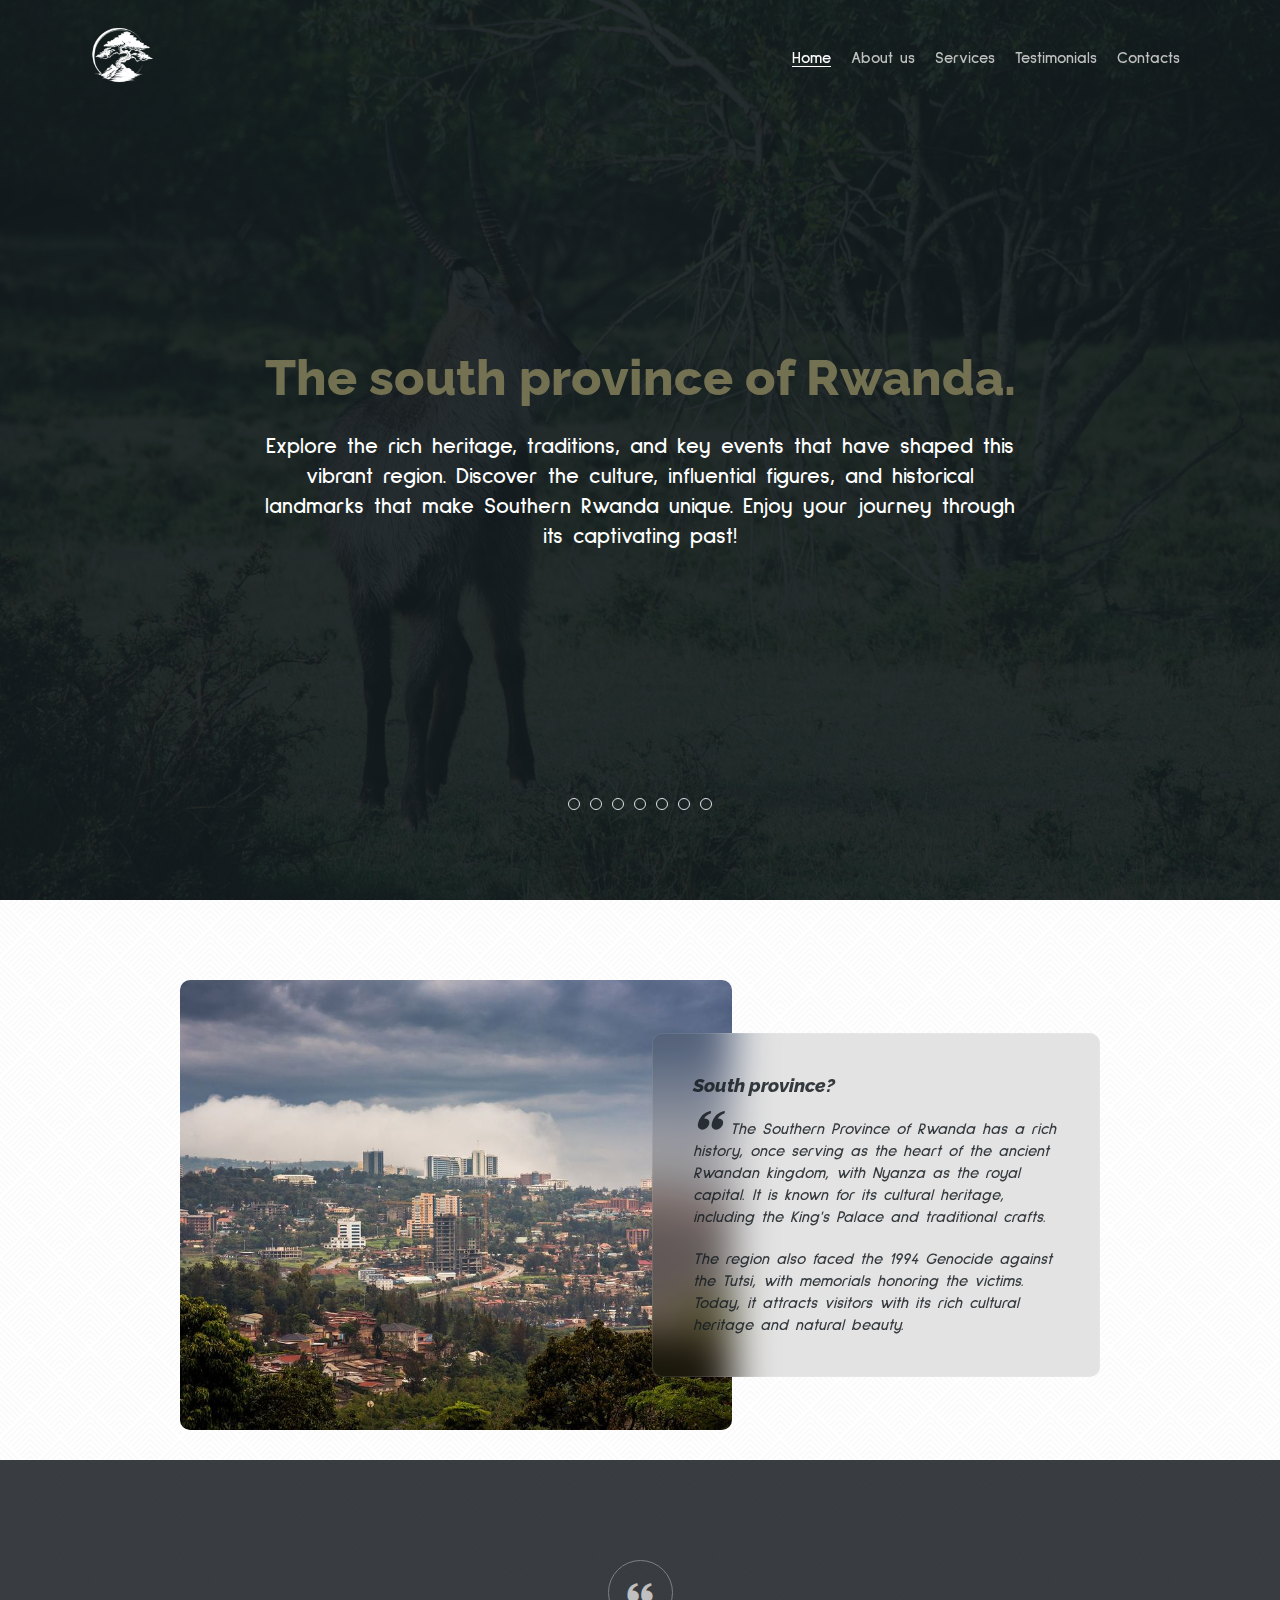
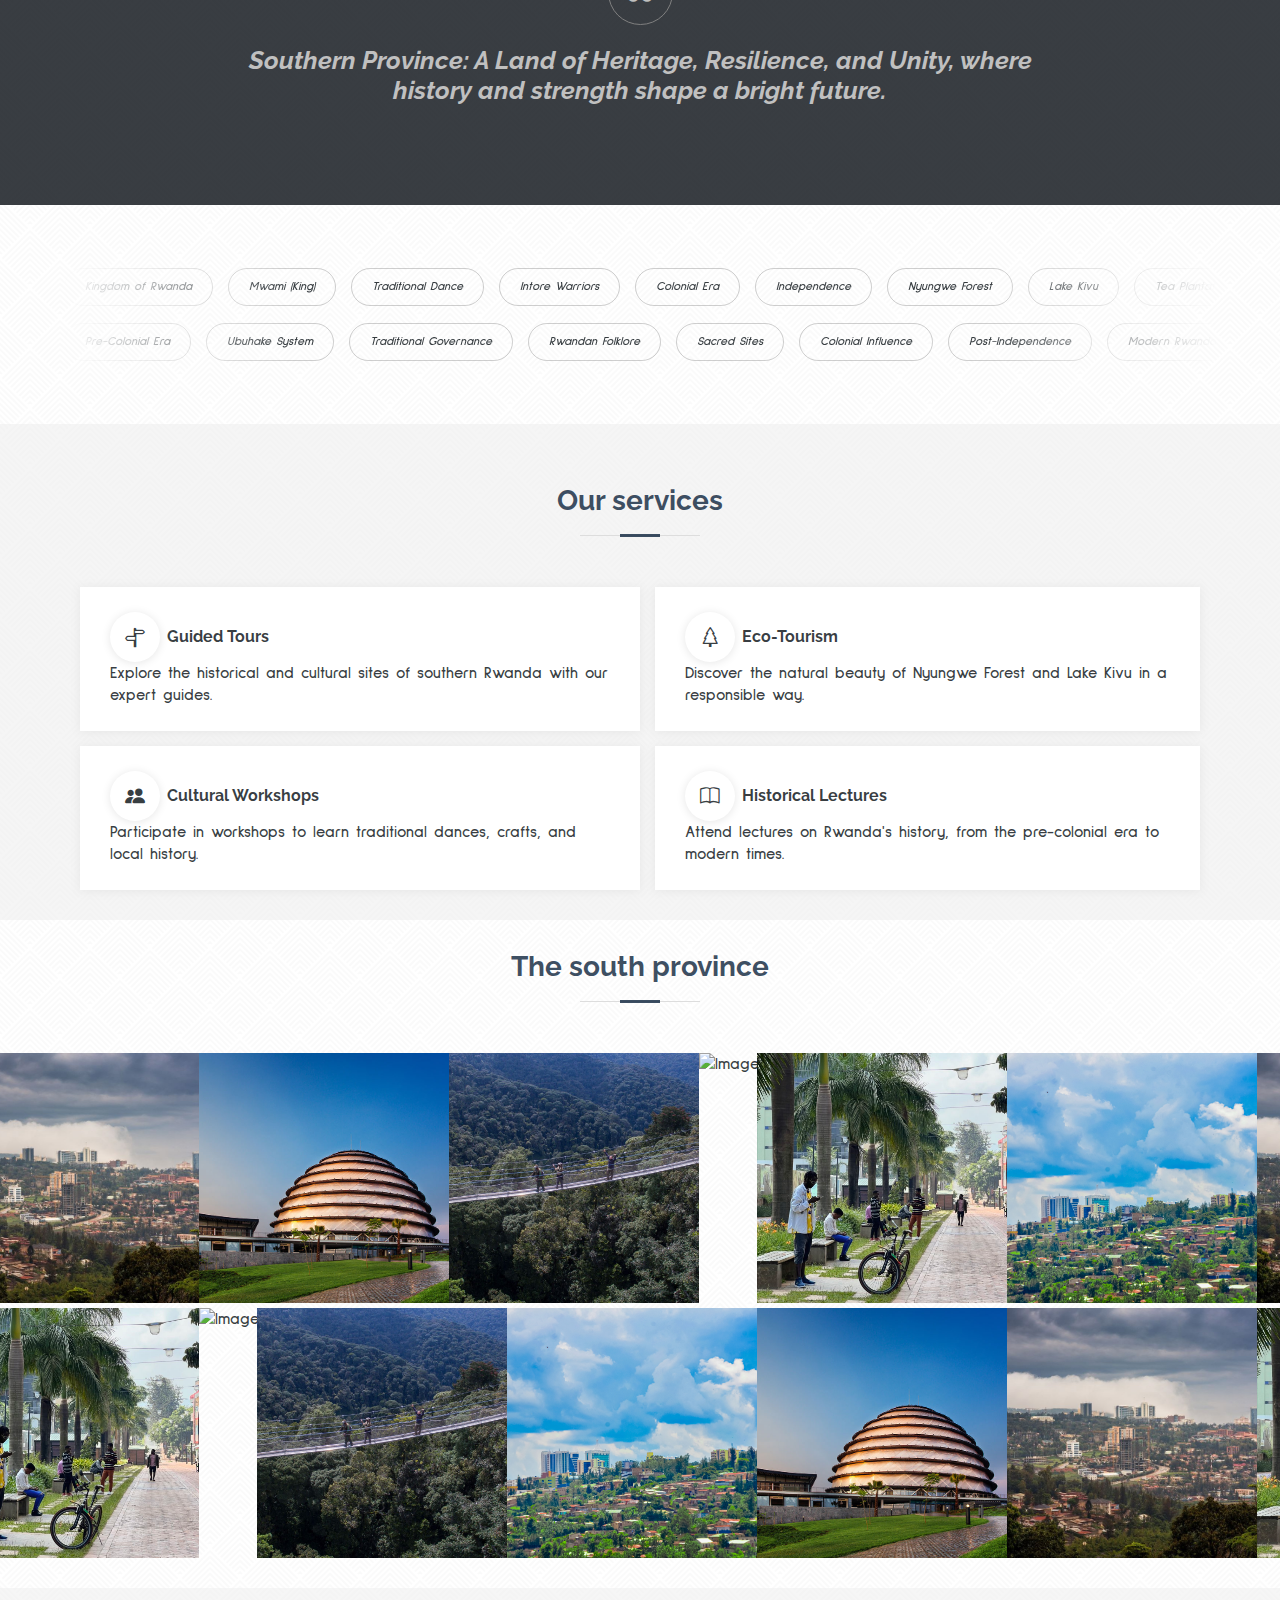
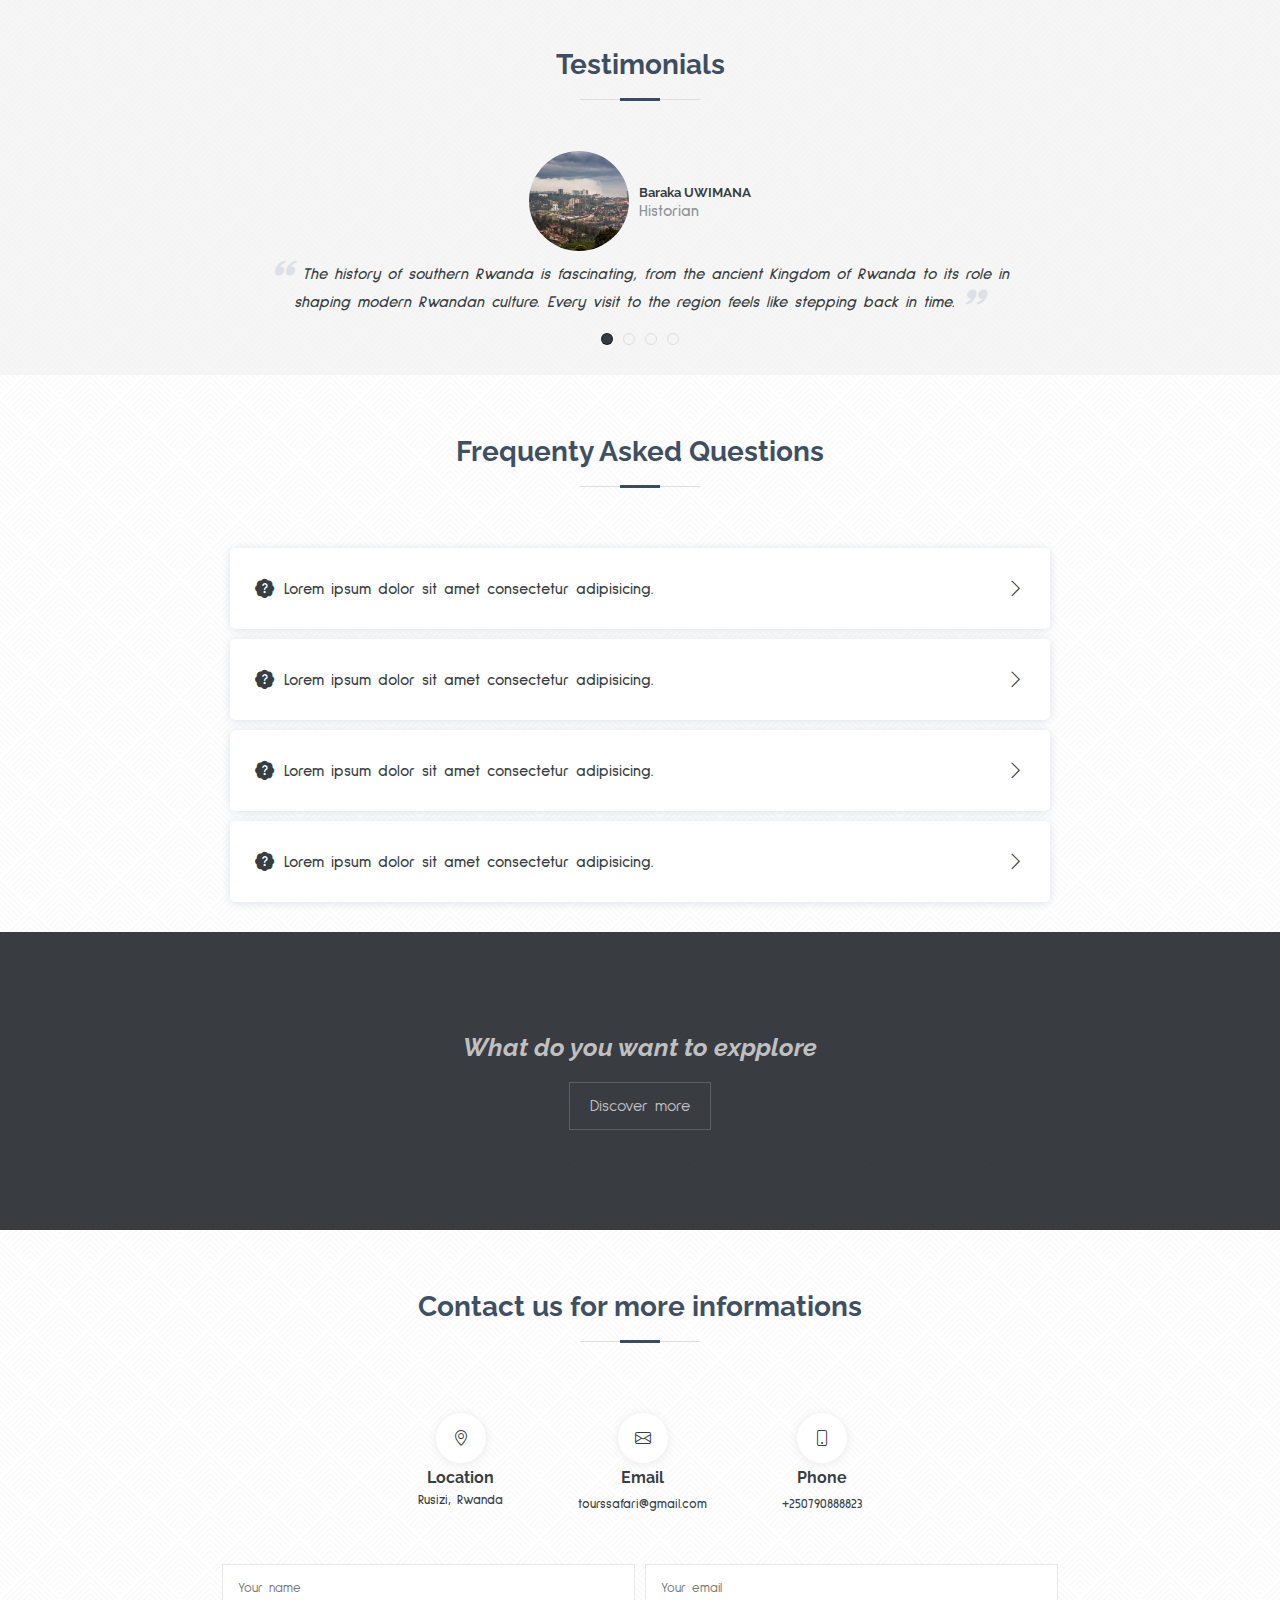
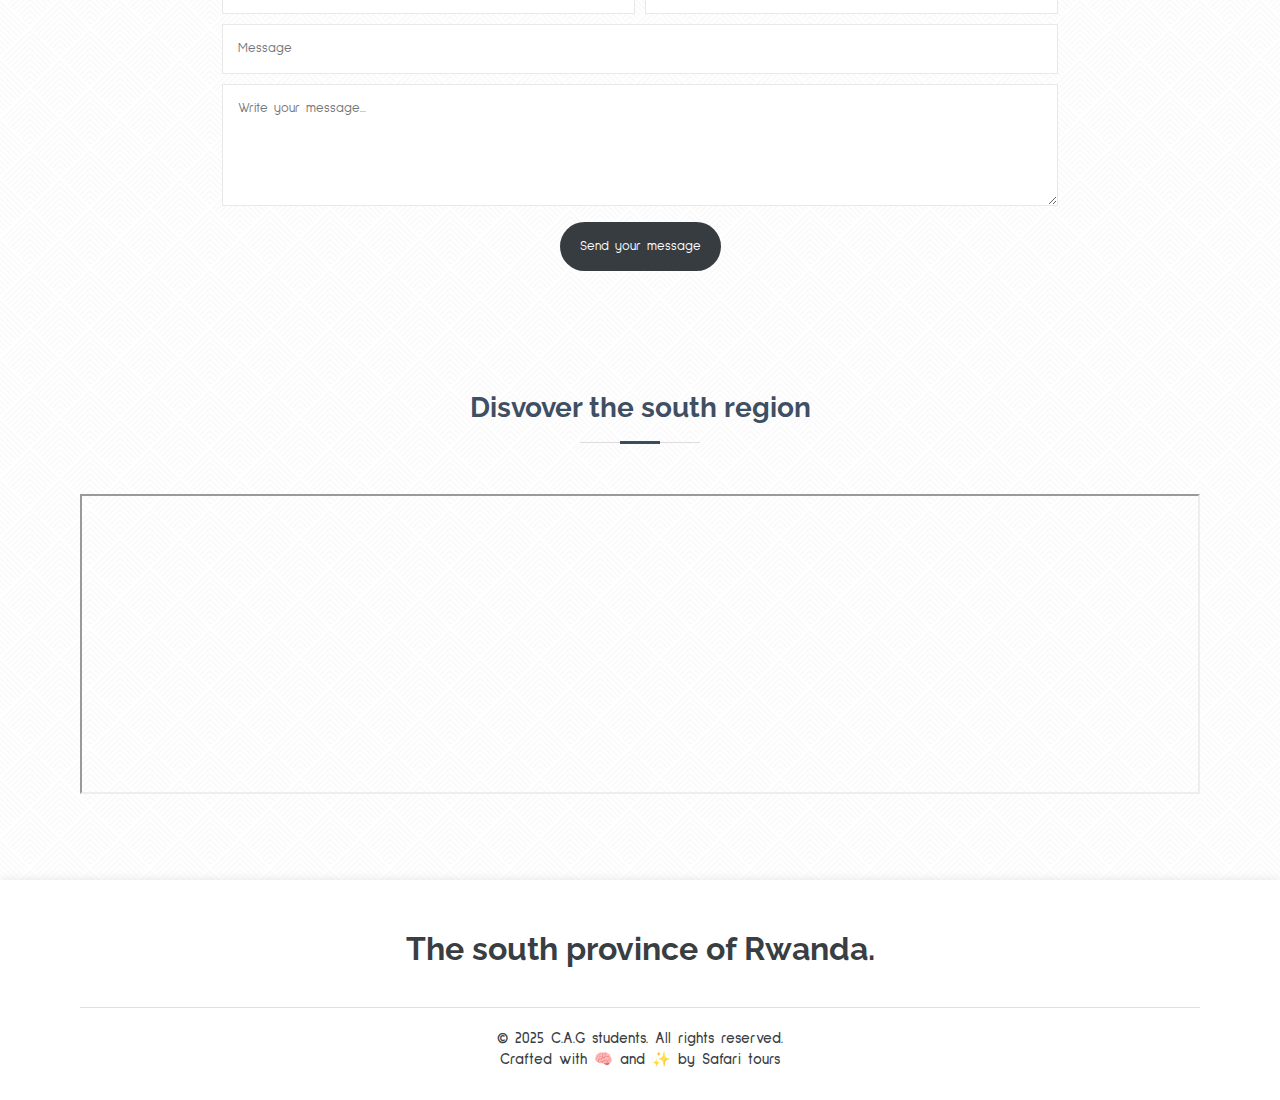
==== index.html @ b65e3462 "add to my repository" ====
<!DOCTYPE html>
<html lang="en">

<head>
    <meta charset="UTF-8">
    <meta name="viewport" content="width=device-width, initial-scale=1.0">
    <title>South Region</title>

    <!-- css style -->
    <link rel="stylesheet" href="asset/css/style.css">

    <!--Icons-->
    <link rel="stylesheet" href="https://unpkg.com/boxicons@2.1.0/css/boxicons.min.css">
    <link href="https://cdn.jsdelivr.net/npm/bootstrap-icons@1.9.0/font/bootstrap-icons.css" rel="stylesheet">
    <link rel="stylesheet" href="https://cdnjs.cloudflare.com/ajax/libs/font-awesome/6.5.2/css/all.min.css" integrity="sha512-SnH5WK+bZxgPHs44uWIX+LLJAJ9/2PkPKZ5QiAj6Ta86w+fsb2TkcmfRyVX3pBnMFcV7oQPJkl9QevSCWr3W6A==" crossorigin="anonymous" referrerpolicy="no-referrer"
    />

    <!-- J-query -->
    <script src="https://code.jquery.com/jquery-3.7.1.js"></script>

    <!--Font family -->
    <link href="https://fonts.googleapis.com/css2?family=Kulim+Park:ital,wght@0,200;0,300;0,400;0,600;0,700;1,200;1,300;1,400;1,600;1,700&display=swap" rel="stylesheet">
    <link href="https://fonts.googleapis.com/css2?family=Kulim+Park:ital,wght@0,200;0,300;0,400;0,600;0,700;1,200;1,300;1,400;1,600;1,700&family=Raleway:ital,wght@0,100..900;1,100..900&family=Sulphur+Point:wght@300;400;700&display=swap" rel="stylesheet">

</head>

<body>

    <!-- Header -->
    <header class="header">
        <div class="logo">
            <a href="#"><img src="asset/images/logo/logo.png" alt=""></a>
        </div>
        <div class="header-list">
            <ul>
                <li><a class="acti" href="#">Home</a></li>
                <li><a href="#about">About us</a></li>
                <li><a href="#service">Services</a></li>
                <li><a href="#testimonial">Testimonials</a></li>
                <li><a href="#contact">Contacts</a></li>
            </ul>
            <div class="menu">
                <i class="bi bi-list-nested menu-icon"></i>
            </div>
            <div class="overlay"></div>
            <i class="bi bi-x-lg exit"></i>
        </div>
    </header>

    <!-- Home page -->
    <section class="home-section">
        <div class="home-text">
            <h1>The south province of Rwanda.</h1>
            <p>Explore the rich heritage, traditions, and key events that have shaped this vibrant region. Discover the culture, influential figures, and historical landmarks that make Southern Rwanda unique. Enjoy your journey through its captivating past!</p>
        </div>

        <div class="home-images">
            <div class="gradient-overlay"></div>
            <p><img class="home-bg" src="asset/images/home/bbg-1.jpg" alt=""></p>
            <p><img class="home-bg" src="asset/images/home/bg-2.jpg" alt=""></p>
            <p><img class="home-bg" src="asset/images/home/bg-3.jpg" alt=""></p>
            <p><img class="home-bg" src="asset/images/home/bg-4.jpg" alt=""></p>
            <p><img class="home-bg" src="asset/images/home/bg-5.jpg" alt=""></p>
            <p><img class="home-bg" src="asset/images/home/bg-6.jpg" alt=""></p>
            <p><img class="home-bg" src="asset/images/home/bg-7.jpg" alt=""></p>
        </div>

        <div class="circle-btn">
            <div class="circle active"></div>
            <div class="circle"></div>
            <div class="circle"></div>
            <div class="circle"></div>
            <div class="circle"></div>
            <div class="circle"></div>
            <div class="circle"></div>
        </div>
    </section>

    <!--About us -->
    <section id="about" class="about-us padding">
        <div class="about-container">
            <img src="asset/images/home/bg-1.jpg" alt="">
            <div class="about">
                <h3>South province?</h3>
                <p><i class='bx bxs-quote-alt-left'></i> The Southern Province of Rwanda has a rich history, once serving as the heart of the ancient Rwandan kingdom, with Nyanza as the royal capital. It is known for its cultural heritage, including the King's Palace and traditional crafts.</p></p>
                <p>The region also faced the 1994 Genocide against the Tutsi, with memorials honoring the victims. Today, it attracts visitors with its rich cultural heritage and natural beauty.</p>
            </div>
        </div>
    </section>

    <!-- Our message -->
    <section class="about-message padding">
        <i class='bx bxs-quote-alt-left'></i>
        <p>Southern Province: A Land of Heritage, Resilience, and Unity, where history and strength shape a bright future.</p>
    </section>

    <!-- Quality -->
    <section class="hashtags bordering-padding-one data-aos="zoom-in-up" data-aos-duration="1000" data-aos-delay="400"">
        <div class="scroller">
            <ul class="tag-list scroller-inner">
                <li>Kingdom of Rwanda</li>
                <li>Mwami (King)</li>
                <li>Traditional Dance</li>
                <li>Intore Warriors</li>
                <li>Colonial Era</li>
                <li>Independence</li>
                <li>Nyungwe Forest</li>
                <li>Lake Kivu</li>
                <li>Tea Plantations</li>
                <li>Cultural Heritage</li>
                <li>Royal Palaces</li>
                <li>Traditional Crafts</li>
                <li>Rwandan Genocide</li>
                <li>Reconciliation</li>
                <li>Community Resilience</li>
            </ul>
          </div>
        <div class="scroller" data-direction="right">
            <ul class="tag-list scroller-inner">
                <li>Pre-Colonial Era</li>
                <li>Ubuhake System</li>
                <li>Traditional Governance</li>
                <li>Rwandan Folklore</li>
                <li>Sacred Sites</li>
                <li>Colonial Influence</li>
                <li>Post-Independence</li>
                <li>Modern Rwanda</li>
                <li>Tourism Growth</li>
                <li>Cultural Festivals</li>
                <li>Historical Monuments</li>
                <li>Environmental Conservation</li>
                <li>Economic Development</li>
                <li>Social Progress</li>
                <li>National Unity</li>
            </ul>
        </div>        
    </section>

    <!-- Our services -->
    <section id="service" class="services padding">
        <div class="title">
            <h2>Our services</h2>
        </div>

        <div class="service-bloc">
            <div class="service-content">
                <div>
                    <i class="bi bi-signpost-split"></i> <!-- Icon for Guided Tours -->
                    <h4>Guided Tours</h4>
                </div>
                <p>Explore the historical and cultural sites of southern Rwanda with our expert guides.</p>
            </div>
            <div class="service-content">
                <div>
                    <i class="bi bi-tree"></i> <!-- Icon for Eco-Tourism -->
                    <h4>Eco-Tourism</h4>
                </div>
                <p>Discover the natural beauty of Nyungwe Forest and Lake Kivu in a responsible way.</p>
            </div>
            <div class="service-content">
                <div>
                    <i class="bi bi-people-fill"></i> <!-- Icon for Cultural Workshops -->
                    <h4>Cultural Workshops</h4>
                </div>
                <p>Participate in workshops to learn traditional dances, crafts, and local history.</p>
            </div>
            <div class="service-content">
                <div>
                    <i class="bi bi-book"></i> <!-- Icon for Historical Lectures -->
                    <h4>Historical Lectures</h4>
                </div>
                <p>Attend lectures on Rwanda's history, from the pre-colonial era to modern times.</p>
            </div>
        </div>
    </section>

    <!-- Visit -->
    <section class="visit-us">
        <div class="title">
            <h2>The south province</h2>
        </div>
        <div class="visit">
            <div class="image-block block1">
                <div class="image-container" id="scroll-container1">
                    <img src="asset/images/home/bg-1.jpg" alt="Image 1">
                    <img src="asset/images/home/bg-2.jpg" alt="Image 2">
                    <img src="asset/images/home/bg-4.jpg" alt="Image 1">
                    <img src="asset/images/home/bg-5.jpg" alt="Image 2">
                    <img src="asset/images/home/bg-7.jpg" alt="Image 3">
                    <img src="asset/images/home/bg-3.jpg" alt="Image 3">
                    <!-- More images -->
                </div>
            </div>

            <div class="image-block block2">
                <div class="image-container" id="scroll-container2">
                    <img src="asset/images/home/bg-7.jpg" alt="Image 1">
                    <img src="asset/images/home/bg-5.jpg" alt="Image 2">
                    <img src="asset/images/home/bg-4.jpg" alt="Image 3">
                    <img src="asset/images/home/bg-3.jpg" alt="Image 1">
                    <img src="asset/images/home/bg-2.jpg" alt="Image 2">
                    <img src="asset/images/home/bg-1.jpg" alt="Image 3">
                    <!-- More images -->
                </div>
            </div>
        </div>
    </section>


    <!-- Testimonials -->
    <section id="testimonial" class="testimonials padding">
        <div class="title">
            <h2>Testimonials</h2>
        </div>

        <div class="testimonial">
            <div>
                <div class="testimonial-content">
                    <div class="testimonial-item">
                        <div class="profile">
                            <p><img src="asset/images/home/bg-1.jpg" alt=""></p>
                            <div class="descript">
                                <h5>Baraka UWIMANA</h5>
                                <span>Historian</span>
                            </div>
                        </div>
                        <p><i class='bx bxs-quote-alt-left'></i> The history of southern Rwanda is fascinating, from the ancient Kingdom of Rwanda to its role in shaping modern Rwandan culture. Every visit to the region feels like stepping back in time. <i class='bx bxs-quote-alt-right'></i></p>
                    </div>
                    <div class="testimonial-item">
                        <div class="profile">
                            <p><img src="asset/images/home/bg-3.jpg" alt=""></p>
                            <div class="descript">
                                <h5>Gloire MUKAMANA</h5>
                                <span>Cultural Anthropologist</span>
                            </div>
                        </div>
                        <p><i class='bx bxs-quote-alt-left'></i> Southern Rwanda is a treasure trove of cultural heritage. The Intore dancers, traditional crafts, and oral histories preserved here are invaluable to understanding our identity. <i class='bx bxs-quote-alt-right'></i></p>
                    </div>
                    <div class="testimonial-item">
                        <div class="profile">
                            <p><img src="asset/images/home/bg-6.jpg" alt=""></p>
                            <div class="descript">
                                <h5>Gabriel HABIMANA</h5>
                                <span>Tour Guide</span>
                            </div>
                        </div>
                        <p><i class='bx bxs-quote-alt-left'></i> Nyungwe Forest and Lake Kivu are not just beautiful landscapes—they are living testaments to the resilience and richness of southern Rwanda's history. Guiding visitors here is my greatest joy. <i class='bx bxs-quote-alt-right'></i></p>
                    </div>
                    <div class="testimonial-item">
                        <div class="profile">
                            <p><img src="asset/images/home/bg-4.jpg" alt=""></p>
                            <div class="descript">
                                <h5>Joseph KAYITARE</h5>
                                <span>Educator</span>
                            </div>
                        </div>
                        <p><i class='bx bxs-quote-alt-left'></i> Teaching about the history of southern Rwanda is incredibly rewarding. The stories of the Mwami (king) and the region's role in Rwanda's independence inspire my students every day. <i class='bx bxs-quote-alt-right'></i></p>
                    </div>
                </div>
                <div class="test-btn">
                    <div class="circles active"></div>
                    <div class="circles"></div>
                    <div class="circles"></div>
                    <div class="circles"></div>
                </div>
            </div>
        </div>

    </section>


    <!-- Faq -->
    <section class="faq padding">
        <div class="title">
            <h2>Frequenty Asked Questions</h2>
        </div>

        <div class="faq-container">
            <div class="faq-list">
                <div class="faq-question">
                    <div>
                        <i class="bi bi-patch-question-fill"></i>
                        <p>Lorem ipsum dolor sit amet consectetur adipisicing.</p>
                    </div>
                    <div>
                        <i class="bi bi-chevron-right right"></i>
                        <i class="bi bi-chevron-down down faq-icon-hidden"></i>
                    </div>
                </div>
                <div class="faq-answer faq-icon-hidden">
                    <p>Lorem ipsum dolor sit amet consectetur adipisicing elit. Laboriosam nostrum deleniti voluptate distinctio? Minima dolor sapiente esse eaque at voluptatibus enim illum veniam quam animi excepturi vel, quibusdam optio. Unde.</p>
                </div>
            </div>
            <div class="faq-list">
                <div class="faq-question">
                    <div>
                        <i class="bi bi-patch-question-fill"></i>
                        <p>Lorem ipsum dolor sit amet consectetur adipisicing.</p>
                    </div>
                    <div>
                        <i class="bi bi-chevron-right right"></i>
                        <i class="bi bi-chevron-down down faq-hidden"></i>
                    </div>
                </div>
                <div class="faq-answer faq-hidden">
                    <p>Lorem ipsum dolor sit amet consectetur adipisicing elit. Laboriosam nostrum deleniti voluptate distinctio? Minima dolor sapiente esse eaque at voluptatibus enim illum veniam quam animi excepturi vel, quibusdam optio. Unde.</p>
                </div>
            </div>
            <div class="faq-list">
                <div class="faq-question">
                    <div>
                        <i class="bi bi-patch-question-fill"></i>
                        <p>Lorem ipsum dolor sit amet consectetur adipisicing.</p>
                    </div>
                    <div>
                        <i class="bi bi-chevron-right right"></i>
                        <i class="bi bi-chevron-down down faq-hidden"></i>
                    </div>
                </div>
                <div class="faq-answer faq-hidden">
                    <p>Lorem ipsum dolor sit amet consectetur adipisicing elit. Laboriosam nostrum deleniti voluptate distinctio? Minima dolor sapiente esse eaque at voluptatibus enim illum veniam quam animi excepturi vel, quibusdam optio. Unde.</p>
                </div>
            </div>
            <div class="faq-list">
                <div class="faq-question">
                    <div>
                        <i class="bi bi-patch-question-fill"></i>
                        <p>Lorem ipsum dolor sit amet consectetur adipisicing.</p>
                    </div>
                    <div>
                        <i class="bi bi-chevron-right right"></i>
                        <i class="bi bi-chevron-down down faq-hidden"></i>
                    </div>
                </div>
                <div class="faq-answer faq-hidden">
                    <p>Lorem ipsum dolor sit amet consectetur adipisicing elit. Laboriosam nostrum deleniti voluptate distinctio? Minima dolor sapiente esse eaque at voluptatibus enim illum veniam quam animi excepturi vel, quibusdam optio. Unde.</p>
                </div>
            </div>
        </div>
    </section>

    <!-- Our message -->
    <section class="about-message padding">
        <p>What do you want to expplore</p>
        <a href="discover.html">Discover more</a>
    </section>

    <!-- Contact us -->
    <section id="contact" class="contact-us padding">
        <div class="title">
            <h2>Contact us for more informations</h2>
        </div>

        <div class="contact-info">
            <div>
                <i class="bi bi-geo-alt"></i>
                <h4>Location</h4>
                <p>Rusizi, Rwanda</p>
            </div>
            <div>
                <i class="bi bi-envelope"></i>
                <h4>Email</h4>
                <a href="#">tourssafari@gmail.com</a>
            </div>
            <div>
                <i class="bi bi-phone"></i>
                <h4>Phone</h4>
                <a href="#">+250790888823</a>
            </div>
        </div>

        <div class="contact-input">
            <div>
                <input type="text" placeholder="Your name">
                <input type="email" placeholder="Your email">
            </div>
            <input type="text" placeholder="Message">
            <textarea placeholder="Write your message..." name="" id="" rows="5"></textarea>
            <div>
                <button type="submit">Send your message</button>
            </div>
        </div>

    </section>

    <section class="our-location padding">
        <div class="title">
            <h2>Disvover the south region</h2>
        </div>
        <iframe
              src="https://www.google.com/maps/embed?pb=!1m18!1m12!1m3!1d29985.83246231285!2d29.842707038780616!3d-2.501731406557437!2m3!1f0!2f0!3f0!3m2!1i1024!2i768!4f13.1!3m3!1m2!1s0x19d79c2f46e761c5%3A0x7e10ab1c29a24aab!2sSouth%20Province%2C%20Rwanda!5e0!3m2!1sen!2sin!4v1624015160202!5m2!1sen!2sin"
              width="100%"
              height="300px"
              allowfullscreen=""
              loading="lazy"
              title="South Province Location"
            ></iframe>
    </section>

    <!-- Footer -->
    <footer class="padding">
        <div class="our-footer">
            <div class="footer-content">
                <h1>The south province of Rwanda.</h1>
            </div>
        </div>

        <div class="copyright">
            <p>© 2025 C.A.G students. All rights reserved. <br>Crafted with 🧠 and ✨ by Safari tours</p>
        </div>
        <div class="up scrollUp">
            <i class="bi bi-arrow-up-short"></i>
        </div>
    </footer>

    <!-- javascript -->
    <script src="asset/jasvascript/main.js"></script>
</body>

</html>
---- asset/css/style.css ----
/*---------------------------/
#Reset
/-------------------------- */

* {
    margin: 0;
    padding: 0;
    list-style-type: none;
    text-decoration: none;
    box-sizing: border-box;
}

html {
    scroll-behavior: smooth;
    scroll-padding-top: 100px;
}


/*---------------------------/
#Title
/-------------------------- */

h1,
h2,
h3,
h4,
h5,
h6 {
    font-family: "Raleway", sans-serif;
}


/*---------------------------/
#General
/-------------------------- */

.title {
    margin-top: 30px;
    text-align: center;
    padding-bottom: 50px;
}

.title h2 {
    font-size: 32px;
    font-weight: bold;
    padding-bottom: 20px;
    position: relative;
    color: #1b3047da;
}

.title h2::before {
    content: "";
    position: absolute;
    display: block;
    width: 120px;
    height: 1px;
    background: #ddd;
    bottom: 1px;
    left: calc(50% - 60px);
}

.title h2::after {
    content: "";
    position: absolute;
    display: block;
    width: 40px;
    height: 3px;
    background: #1b3047da;
    bottom: 0;
    left: calc(50% - 20px);
}

.padding {
    padding-top: 30px;
    padding-left: 80px;
    padding-right: 80px;
    padding-bottom: 30px;
}

.title h2 {
    font-size: 28px;
}


/* Media query */

@media screen and (max-width: 815px) {
    .padding {
        padding-left: 30px;
        padding-right: 30px;
    }
}

@media screen and (max-width: 430px) {
    .padding {
        padding-left: 15px;
        padding-right: 15px;
    }
}


/*---------------------------/
#Body
/-------------------------- */

body {
    font-size: 1rem;
    color: #141b1fda;
    font-weight: 600;
    font-family: "Sulphur Point", sans-serif;
    /* background-image: url("data:image/svg+xml,%3Csvg width='30' height='30' viewBox='0 0 30 30' fill='none' xmlns='http://www.w3.org/2000/svg'%3E%3Cpath d='M1.22676 0C1.91374 0 2.45351 0.539773 2.45351 1.22676C2.45351 1.91374 1.91374 2.45351 1.22676 2.45351C0.539773 2.45351 0 1.91374 0 1.22676C0 0.539773 0.539773 0 1.22676 0Z' fill='rgba(0,0,0,0.07)'/%3E%3C/svg%3E"); */
    background-image: url("data:image/svg+xml,%3Csvg width='60' height='60' viewBox='0 0 60 60' xmlns='http://www.w3.org/2000/svg'%3E%3Cpath d='M54.627 0l.83.828-1.415 1.415L51.8 0h2.827zM5.373 0l-.83.828L5.96 2.243 8.2 0H5.374zM48.97 0l3.657 3.657-1.414 1.414L46.143 0h2.828zM11.03 0L7.372 3.657 8.787 5.07 13.857 0H11.03zm32.284 0L49.8 6.485 48.384 7.9l-7.9-7.9h2.83zM16.686 0L10.2 6.485 11.616 7.9l7.9-7.9h-2.83zm20.97 0l9.315 9.314-1.414 1.414L34.828 0h2.83zM22.344 0L13.03 9.314l1.414 1.414L25.172 0h-2.83zM32 0l12.142 12.142-1.414 1.414L30 .828 17.272 13.556l-1.414-1.414L28 0h4zM.284 0l28 28-1.414 1.414L0 2.544V0h.284zM0 5.373l25.456 25.455-1.414 1.415L0 8.2V5.374zm0 5.656l22.627 22.627-1.414 1.414L0 13.86v-2.83zm0 5.656l19.8 19.8-1.415 1.413L0 19.514v-2.83zm0 5.657l16.97 16.97-1.414 1.415L0 25.172v-2.83zM0 28l14.142 14.142-1.414 1.414L0 30.828V28zm0 5.657L11.314 44.97 9.9 46.386l-9.9-9.9v-2.828zm0 5.657L8.485 47.8 7.07 49.212 0 42.143v-2.83zm0 5.657l5.657 5.657-1.414 1.415L0 47.8v-2.83zm0 5.657l2.828 2.83-1.414 1.413L0 53.456v-2.83zM54.627 60L30 35.373 5.373 60H8.2L30 38.2 51.8 60h2.827zm-5.656 0L30 41.03 11.03 60h2.828L30 43.858 46.142 60h2.83zm-5.656 0L30 46.686 16.686 60h2.83L30 49.515 40.485 60h2.83zm-5.657 0L30 52.343 22.343 60h2.83L30 55.172 34.828 60h2.83zM32 60l-2-2-2 2h4zM59.716 0l-28 28 1.414 1.414L60 2.544V0h-.284zM60 5.373L34.544 30.828l1.414 1.415L60 8.2V5.374zm0 5.656L37.373 33.656l1.414 1.414L60 13.86v-2.83zm0 5.656l-19.8 19.8 1.415 1.413L60 19.514v-2.83zm0 5.657l-16.97 16.97 1.414 1.415L60 25.172v-2.83zM60 28L45.858 42.142l1.414 1.414L60 30.828V28zm0 5.657L48.686 44.97l1.415 1.415 9.9-9.9v-2.828zm0 5.657L51.515 47.8l1.414 1.413 7.07-7.07v-2.83zm0 5.657l-5.657 5.657 1.414 1.415L60 47.8v-2.83zm0 5.657l-2.828 2.83 1.414 1.413L60 53.456v-2.83zM39.9 16.385l1.414-1.414L30 3.658 18.686 14.97l1.415 1.415 9.9-9.9 9.9 9.9zm-2.83 2.828l1.415-1.414L30 9.313 21.515 17.8l1.414 1.413 7.07-7.07 7.07 7.07zm-2.827 2.83l1.414-1.416L30 14.97l-5.657 5.657 1.414 1.415L30 17.8l4.243 4.242zm-2.83 2.827l1.415-1.414L30 20.626l-2.828 2.83 1.414 1.414L30 23.456l1.414 1.414zM56.87 59.414L58.284 58 30 29.716 1.716 58l1.414 1.414L30 32.544l26.87 26.87z' fill='%23bdbdbd' fill-opacity='0.08' fill-rule='evenodd'/%3E%3C/svg%3E");
}


/*---------------------------/
#Header
/-------------------------- */

header {
    width: 100%;
    display: flex;
    position: fixed;
    z-index: 1000;
    padding: 15px 80px;
    align-items: center;
    justify-content: space-between;
}

.logo img {
    width: 80px;
    filter: invert(1) brightness(2);
}

.header-list {
    gap: 20px;
    display: flex;
    align-items: center;
    -webkit-column-gap: 20px;
}

.header-list ul {
    display: flex;
    gap: 20px;
    -webkit-column-gap: 20px;
}

.header-list ul li a {
    color: #c0c0c0;
    transition-delay: 0.4s;
    transition: 0.8s ease-in;
}

.header-list ul li a:hover {
    color: #fff;
}

.header-list ul .acti {
    color: #fff;
    border-bottom: 1px solid #fff;
}

.exit {
    display: none;
}

.menu {
    display: none;
    cursor: pointer;
}

.menu-icon {
    font-size: 30px;
    color: #fff;
}

.header-color {
    transition: 1s;
    background: #141b1fe9;
}

.header-color::before {
    content: "";
    position: absolute;
    top: 0;
    left: 0;
    width: 100%;
    height: 100%;
    background: #ffffff1a;
    z-index: 1;
    backdrop-filter: blur(8px);
}

.header-color * {
    position: relative;
    z-index: 2;
}


/* Media query */

@media screen and (max-width: 980px) {
    header {
        padding: 0px 30px;
    }
}

@media screen and (max-width: 750px) {
    .header-list ul {
        position: fixed;
        top: 100px;
        right: 30px;
        left: 30px;
        height: 80vh;
        display: flex;
        padding: 40px 40px;
        flex-direction: column;
        width: calc(100% - 60px);
        background-color: #fff;
        transform: translateX(-120%);
        gap: 30px;
        z-index: 2002;
        transition: transform 0.3s ease;
    }
    .header-list ul.active {
        transform: translateX(0);
    }
    .header-list ul .acti {
        color: #141b1fda;
        border-bottom: 1px solid #141b1fda;
    }
    .header-list ul li a {
        color: #141b1fda;
    }
    .header-list ul li a:hover {
        color: #141b1fda;
    }
    .menu {
        display: block;
    }
    .exit {
        display: none;
        position: fixed;
        top: 40px;
        right: 25px;
        cursor: pointer;
        z-index: 2002;
        width: 40px;
        height: 40px;
        border-radius: 50%;
        color: #141b1fda;
        align-items: center;
        justify-content: center;
        background-color: #fff;
    }
    .overlay {
        visibility: hidden;
        opacity: 0;
        transition: opacity 0.3s ease, visibility 0s 0.3s;
        position: fixed;
        top: 0;
        left: 0;
        width: 100%;
        height: 100%;
        background-color: #00000080;
        z-index: 2001;
    }
    .overlay::before {
        content: "";
        position: absolute;
        top: 0;
        left: 0;
        width: 100%;
        height: 100%;
        background: #ffffff1a;
        backdrop-filter: blur(8px);
    }
    .overlay * {
        position: relative;
        z-index: 2;
    }
    .overlay.active {
        visibility: visible;
        opacity: 1;
        transition: opacity 0.3s ease;
    }
}

@media screen and (max-width: 430px) {
    header {
        padding: 0px 15px;
    }
}


/*---------------------------------------/
#Home page
/---------------------------------------*/

.home-section {
    display: flex;
    align-items: center;
    justify-content: center;
    flex-direction: column;
    width: 100%;
    height: 100vh;
    position: relative;
}

.home-text {
    z-index: 10;
    width: 60%;
    color: #fff;
    text-align: center;
}

.home-text h1 {
    font-size: 50px;
    font-weight: 800;
    margin-bottom: 25px;
    color: #827e59da;
}

.home-text p{
    font-size: 22px;
}

.home-images {
    z-index: 1;
    position: absolute;
    top: 0;
    left: 0;
    width: 100%;
    height: 100%;
}

.home-images::before {
    content: "";
    position: absolute;
    top: 0;
    left: 0;
    width: 100%;
    height: 100%;
    z-index: 2;
    pointer-events: none;
    background: #141b1fe9;
}

.home-images .home-bg {
    width: 100%;
    height: 100vh;
    object-fit: cover;
    position: absolute;
    z-index: 1;
}

.circle-btn {
    display: flex;
    justify-content: center;
    margin-top: 20px;
    gap: 10px;
    left: 0;
    right: 0;
    position: absolute;
    bottom: 10%;
    z-index: 200;
    -webkit-column-gap: 10px;
}

.circle-btn .circle {
    width: 12px;
    height: 12px;
    cursor: pointer;
    border-radius: 50%;
    border: 1px solid #dde1e7;
}

.circle-btn .circle.act {
    background: #827e59da;
    border: 1px solid #827e59da;
}

@media screen and (max-width: 980px) {
    .home-text {
        width: 80%;
        padding-left: 30px;
        padding-right: 30px;
    }
}

@media screen and (max-width: 700px) {
    .home-text {
        width: 100%;
    }
}


/*----------------------------/
#About us
/----------------------------*/

/*------------------------/
#About us
/----------------------- */

.about-container {
    display: flex;
    align-items: center;
    margin-top: 50px;
    padding-left: 100px;
    padding-right: 100px;
}

.about-container img {
    width: 60%;
    height: 450px;
    object-fit: cover;
    border-radius: 10px;
    animation: animate 2s linear infinite;
}

@keyframes animate {
    0% {
        transform: translateY(-5px);
    }
    50% {
        transform: translateY(5px);
    }
}

.about {
    display: flex;
    padding: 60px 30px;
    width: 50%;
    flex-direction: column;
    font-style: italic;
    font-size: 16px;
    z-index: 2;
    margin-left: -80px;
    background: #0000001a;
    backdrop-filter: blur(20px);
    -webkit-backdrop-filter: blur(20px);
    padding: 40px;
    border: 1px solid #ffffff1a;
    border-radius: 10px;
}

.about h3{
    font-weight: 800;
}

.about i {
    font-size: 30px;
    font-style: italic;
}

.about p {
    margin-top: 10px;
}

.about a{
    color: #141b1fda;
    margin-top: 30px;
    padding: 10px 20px;
    border-radius: 5px;
    width: fit-content;
    font-size: 15px;
    color: #fff;
    background-color: #4d71b0;
    transition-delay: 0.4s;
    transition: 0.5s ease-in-out;
}

.about a:hover{
    color: #dddddd;
    background-color: #4d71b0f1;
}

/*------------------------/
#Hero second page
/----------------------- */
.hero-second-page{
    height: 60vh;
    display: flex;
    justify-content: center;
    flex-direction: column;
    gap: 10px;
    -webkit-column-gap: 10px;
    background: linear-gradient(to right, #181c22d0 0%, #181c22d0 100%), url('../images/home/bg-4.jpg') no-repeat fixed center;
    background-size: cover;
}

.hero-second-page a{
    color: #c0c0c0;
    border-bottom: 1px solid #c0c0c0;
}

.hero-second-page h2{
    color: #c0c0c0;
    font-weight: 900;
    font-size: 50px;
    font-style: italic;
}

.hero-second-page div{
    display: flex;
    align-items: center;
    color: #c0c0c0;
    gap: 10px;
    -webkit-column-gap: 10px;
    font-weight: 600;
    -webkit-column-gap: 10px;
}

.hero-second-page div i{
    font-size: 25px;
}

/* Media query */
@media screen and (max-width: 430px){
    .hero-second-page h2{
        font-size: 40px;
    }
}

@media screen and (max-width: 330px){
    .hero-second-page h2{
        font-size: 35px;
    }
}

/* --------------------------------- /
#Our message 
/ --------------------------------- */
.about-message{
    display: flex;
    justify-content: center;
    text-align: center;
    flex-direction: column;
    align-items: center;
    gap: 20px;
    -webkit-column-gap: 20px;
    padding-top: 100px;
    padding-bottom: 100px;
    color: #c0c0c0;
    font-weight: 500;
    font-family: "Raleway", sans-serif;
    background: linear-gradient(to left, #12171dd5 0%, #12171dd5 100%), url('../images/home/bg-4.jpg') fixed no-repeat;
    background-size: cover;
}

.about-message p{
    width: 70%;
    font-weight: 700;
    font-size: 25px;
    font-style: italic;
}

.about-message i{
    font-size: 30px;
    display: flex;
    align-items: center;
    justify-content: center;
    width: 65px;
    height: 65px;
    border-radius: 50%;
    border: 1px solid gray;
}

.about-message a{
    color: #c0c0c0;
    padding: 12px 20px;
    border: 1px solid #c0c0c045;
    font-family: "Sulphur Point", sans-serif;
}

/* Media query */
@media screen and (max-width: 1050px){
    .about-message p{
        width: 100%;
    }
}

@media screen and (max-width: 680px) {
    .about-message{
        font-size: 18px;
    }
    .about-message i{
        font-size: 35px;
    }
}


/* ----------------- /
# Quality
/ ----------------- */
.hashtags {
    padding-top: 60px;
    padding-bottom: 60px;
    display: flex;
    flex-direction: column;
    gap: 10px;
    -webkit-column-gap: 10px;
}

.tag-list li {
    padding: 10px 20px;
    border-radius: 25px;
    font-size: 12px;
    font-style: italic;
    border: 1px solid #75747458;
}

.scroller {
    max-width: 90%;
}

.scroller-inner {
    padding-block: 0.2rem;
    display: flex;
    gap: 15px;
    flex-wrap: wrap;
    -webkit-column-gap: 15px;
}

.scroller[data-animated=true] {
    margin: auto;
    overflow: hidden;
    -webkit-mask: linear-gradient(90deg, transparent, white 20%, white 80%, transparent);
    mask: linear-gradient(90deg, transparent, white 20%, white 80%, transparent);
}

.scroller[data-animated=true] .scroller-inner {
    width: max-content;
    flex-wrap: nowrap;
    animation: scroll var(--_animation-duration, 60s) var(--_animation-direction, forwards) linear infinite;
}

.scroller[data-direction="right"] {
    --_animation-direction: reverse;
}

@keyframes scroll {
    to {
        transform: translate(calc(-50% - 0.5rem));
    }
}


/*----------------------------/
#Our services
/----------------------------*/
.services{
    background-color: #ededed90;
}
.service-bloc {
    display: grid;
    gap: 15px;
    -webkit-column-gap: 15px;
    grid-template-columns: auto auto;
}

.service-content {
    padding: 25px 30px;
    transition-delay: 0.4s;
    transition: 0.8s;
    background-color: #fff;
    box-shadow: 0px 1px 10px #e6e6e6;
}

.service-content:hover {
    transform: translateY(5px);
}

.service-content div {
    display: flex;
    gap: 7px;
    -webkit-column-gap: 7px;
    align-items: center;
}

.service-content div i {
    width: 50px;
    height: 50px;
    font-size: 20px;
    display: flex;
    color: #141b1fda;
    border-radius: 50%;
    align-items: center;
    justify-content: center;
    box-shadow: 0px 1px 10px #e6e6e6;
}

@media screen and (max-width: 730px) {
    .service-bloc {
        display: grid;
        grid-template-columns: auto;
    }
}


/*---------------------------/
#Visit us
/-------------------------- */

.visit {
    display: flex;
    flex-direction: column;
    gap: 5px;
}

.image-block {
    width: 100%;
    overflow: hidden;
    position: relative;
}

.image-container {
    display: flex;
    gap: 0;
    white-space: nowrap;
}

.image-container img {
    width: 250px;
    height: 250px;
    object-fit: cover;
}


/*---------------------------/
#Testimonials
/-------------------------- */
.testimonials {
    background-color: #f0f0f094;
    margin-top: 30px;
}

.testimonial-content {
    width: 70%;
    margin: auto;
}

.testimonial {
    display: flex;
    align-items: center;
    justify-content: center;
    position: relative;
}

.testimonial-item p {
    text-align: center;
}

.testimonial-item img {
    width: 100px;
    height: 100px;
    object-fit: cover;
    border-radius: 50%;
}

.profile {
    display: flex;
    align-items: center;
    gap: 10px;
    justify-content: center;
    -webkit-column-gap: 10px;
}

.testimonial-item span {
    color: #5a616eae;
    font-family: "Sulphur Point", sans-serif;
}

.testimonial-item p {
    font-style: italic;
}

.testimonial-item i {
    font-size: 1.5rem;
    font-style: italic;
    color: #dde1e7;
}

.test-btn {
    display: flex;
    gap: 10px;
    margin-top: 20px;
    justify-content: center;
    -webkit-column-gap: 10px;
}

.test-btn .circles {
    width: 12px;
    height: 12px;
    cursor: pointer;
    border-radius: 50%;
    border: 1px solid #ddd;
}

.test-btn .circles.active {
    background-color: #141b1fda;
    border: 1px solid #141b1fda;
}


/* Media query */

@media screen and (max-width: 880px) {
    .testimonial-content {
        width: 100%;
    }
}

@media screen and (max-width: 500px) {
    .testimonial-item img {
        width: 80px;
        height: 80px;
    }
}


/*----------------------------/
#Faq
/----------------------------*/

.faq-list {
    height: fit-content;
    margin-top: 10px;
    padding: 15px 25px;
    transition-delay: 2s;
    transition: 1s ease-in;
    background-color: #fff;
    border-radius: 5px;
    box-shadow: 0px 1px 10px #dde1e7;
}

.faq-container {
    margin-left: 150px;
    margin-right: 150px;
}

.faq-question {
    display: flex;
    gap: 8px;
    cursor: pointer;
    -webkit-column-gap: 8px;
    justify-content: space-between;
}

.faq-question div {
    display: flex;
    gap: 10px;
    padding-top: 15px;
    padding-bottom: 10px;
    -webkit-column-gap: 10px;
}

.faq-question div i {
    font-size: 1.2rem;
}

.faq-answer {
    border-top: 1px solid #dde1e7;
}

.faq-answer p {
    margin-top: 10px;
}

.faq-hidden {
    display: none;
}


/* Media query */

@media screen and (max-width: 1030px) {
    .faq-container {
        margin-left: 0px;
        margin-right: 0px;
    }
}

@media sceen and (max-width: 400px) {
    .faq-list {
        padding: 5px 10px;
    }
}


/*---------------------------/
#Contacts
/-------------------------- */

.contact-info {
    display: flex;
    gap: 25px;
    -webkit-column-gap: 25px;
    justify-content: center;
}

.contact-info div {
    gap: 5px;
    color: #141b1fda;
    text-align: center;
    padding: 20px 25px;
    height: fit-content;
    transition-delay: 0.2s;
    -webkit-column-gap: 5px;
    transition-delay: 0.1s;
    transition: 0.2s ease-in-out;
}

.contact-info div i {
    width: 50px;
    height: 50px;
    color: #141b1fda;
    display: flex;
    margin-left: auto;
    margin-right: auto;
    align-items: center;
    border-radius: 50%;
    justify-content: center;
    background-color: #fff;
    box-shadow: 0px 1px 10px hsl(0, 0%, 91%);
}

.contact-info div h4 {
    margin-top: 5px;
    margin-bottom: 5px;
}

.contact-info div p {
    font-size: 0.8rem;
}

.contact-info div a {
    color: #141b1fda;
    font-size: 0.8rem;
}

.contact-info div:hover {
    transform: scale(1.1);
    box-shadow: 0px 1px 10px hsl(0, 0%, 91%);
}

.contact-input input,
textarea {
    outline: none;
    padding: 15px 15px;
    font-size: 0.8rem;
    width: 100%;
    margin-top: 10px;
    font-family: "Sulphur Point", sans-serif;
    border: 1px solid hsl(0, 0%, 91%);
}

.contact-input {
    width: 80%;
    margin: auto;
    margin-top: 20px;
    padding-left: 30px;
    padding-right: 30px;
}

.contact-input div {
    display: flex;
    gap: 10px;
    -webkit-column-gap: 10px;
}

.contact-input button {
    border: none;
    outline: none;
    background: unset;
    width: fit-content;
    color: #fff;
    margin: auto;
    margin-top: 10px;
    margin-bottom: 30px;
    padding: 15px 20px;
    border-radius: 30px;
    background-color: #141b1fda;
    transition-delay: 0.4s;
    transition: 0.8s ease-in-out;
    font-family: "Sulphur Point", sans-serif;
}


/* Media query */

@media screen and (max-width: 1050px) {
    .contact-input {
        width: 100%;
        padding-left: 0px;
        padding-right: 0px;
    }
}

@media screen and (max-width: 600px) {
    .contact-info {
        display: flex;
        gap: 25px;
        flex-wrap: wrap;
        -webkit-column-gap: 25px;
        justify-content: center;
    }
    .contact-input div {
        display: flex;
        gap: 0px;
        flex-direction: column;
        -webkit-column-gap: 0px;
    }
}


/*----------------------------/
#Footer
/----------------------------*/

footer {
    margin-top: 50px;
    background-color: #fff;
    box-shadow: 0px 1px 10px #dde1e7;
}

.footer-content {
    display: flex;
    gap: 10px;
    margin-top: 20px;
    align-items: center;
    justify-content: center;
    -webkit-column-gap: 10px;
}

.footer-content i {
    width: 50px;
    height: 50px;
    display: flex;
    align-items: center;
    justify-content: center;
    border-radius: 50%;
    box-shadow: 0px 1px 10px #dde1e7;
}

.copyright {
    font-size: 15px;
    text-align: center;
    margin-top: 40px;
    padding-top: 20px;
    border-top: 1px solid #dde1e7;
}

footer .up {
    position: fixed;
    bottom: 20px;
    right: 6px;
    border-radius: 50%;
    cursor: pointer;
    display: none;
    z-index: 1000;
}

footer .up i {
    color: #fff;
    width: 40px;
    height: 40px;
    display: flex;
    align-items: center;
    border-radius: 50%;
    font-size: 1.1rem;
    justify-content: center;
    background-color: #141b1fda;
}

@media screen and (max-width: 467px) {
    .footer-content,
    .Media {
        margin-top: 0px;
    }
}

/*---------------------------/
#Top destinations
/-------------------------- */
.destination-container{
    display: flex;
    gap: 20px;
    -webkit-column-gap: 20px;

}

.destination-item{
    width: 35%;
    border: 1px solid #adacaca9;
    padding: 20px 20px;
    border-top-left-radius: 10px;
    border-top-right-radius: 10px;
}

.destination-item img{
    width: 100%;
    height: 300px;
    border-top-left-radius: 10px;
    border-top-right-radius: 10px;
}

.destination-item div{
    display: flex;
    flex-direction: column;
    gap: 10px;
    -webkit-column-gap: 10px;
    margin-top: 20px;
}

.destination-item div a{
    color: #141b1fda;
    padding: 10px 15px;
    width: fit-content;
    border: 1px solid #adacaca9;
}

/*------------------------/
#Gallery
/----------------------- */
.modal {
    display: none; /* Hidden by default */
    position: fixed;
    z-index: 9999;
    left: 0;
    top: 0;
    width: 100%;
    height: 100%;
    background-color: rgba(0, 0, 0, 0.8);
    justify-content: center;
    align-items: center;
}

.modal-content {
    max-width: 90%;
    max-height: 90%;
    margin: auto;
    display: block;
}

.close {
    color: #fff;
    font-size: 40px;
    font-weight: bold;
    position: absolute;
    top: 10px;
    right: 20px;
    cursor: pointer;
}

.close:hover,
.close:focus {
    color: #bbb;
    text-decoration: none;
    cursor: pointer;
}


.gallery-container{
    display: grid;
    grid-template-columns: auto auto auto;
    gap: 20px;
    justify-content: center;
    -webkit-column-gap: 20px;
}

.gallery-img{
    position: relative;
}

.gallery-img img{
    width: 380px;
    height: 340px;
    object-fit: cover;
    border-radius: 5px;
}

.gallery-plus{
    position: absolute;
    top: 0;
    width: 100%;
    height: 100%;
    color: #fff;
    display: flex;
    display: none;
    justify-content: center;
    align-items: center;
    border-radius: 5px;
    transition-delay: 0.4s;
    transition: 0.8s ease-in-out;
    background-color: #000000b4;
}

.gallery-plus i{
    width: 40px;
    height: 40px;
    display: flex;
    font-size: 20px;
    align-items: center;
    justify-content: center;
    border-radius: 50%;
    cursor: pointer;
    border: 1px solid #d8d7d757;
}

.gallery-img:hover .gallery-plus{
    display: flex;
}

.visit-gallery a{
    display: flex;
    margin: auto;
    margin-top: 20px;
    color: #235079;
    width: fit-content;
    padding: 10px 25px;
    font-style: italic;
    border-radius: 25px;
    border: 1px solid #d8d7d781;
    transition: 0.4s;
    transition: 0.5s ease-in-out;
}

.visit-gallery a:hover{
    color: #fff;
    background-color: #235079;
}

/* Media query */
@media screen and (max-width: 1060px){
    .gallery-container{
        grid-template-columns: auto auto;
    }
}

@media screen and (max-width: 700px){
    .gallery-container{
        grid-template-columns: auto;
    }
}

@media screen and (max-width: 560px){
    .gallery-img img{
        width: 100%;
    }
    .gallery-container{
        gap: 10px;
        -webkit-column-gap: 10px;
    }
}
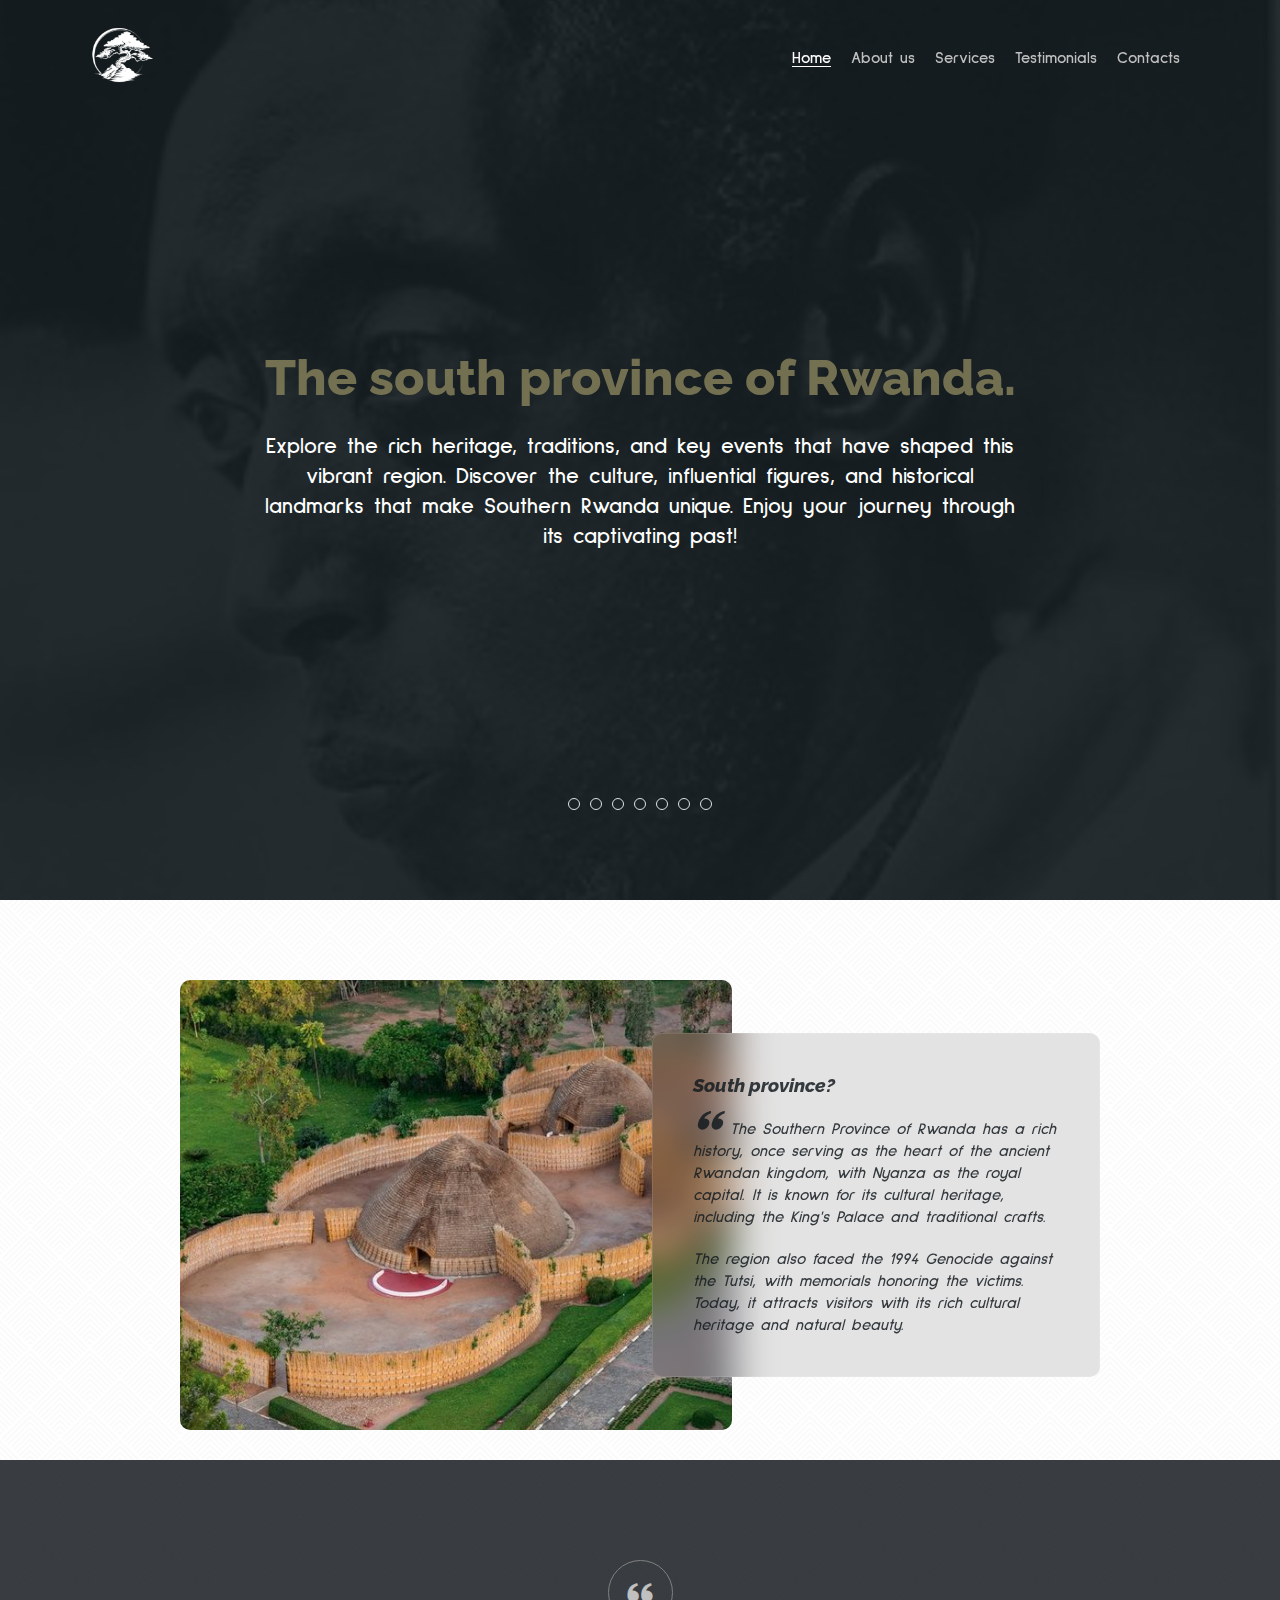
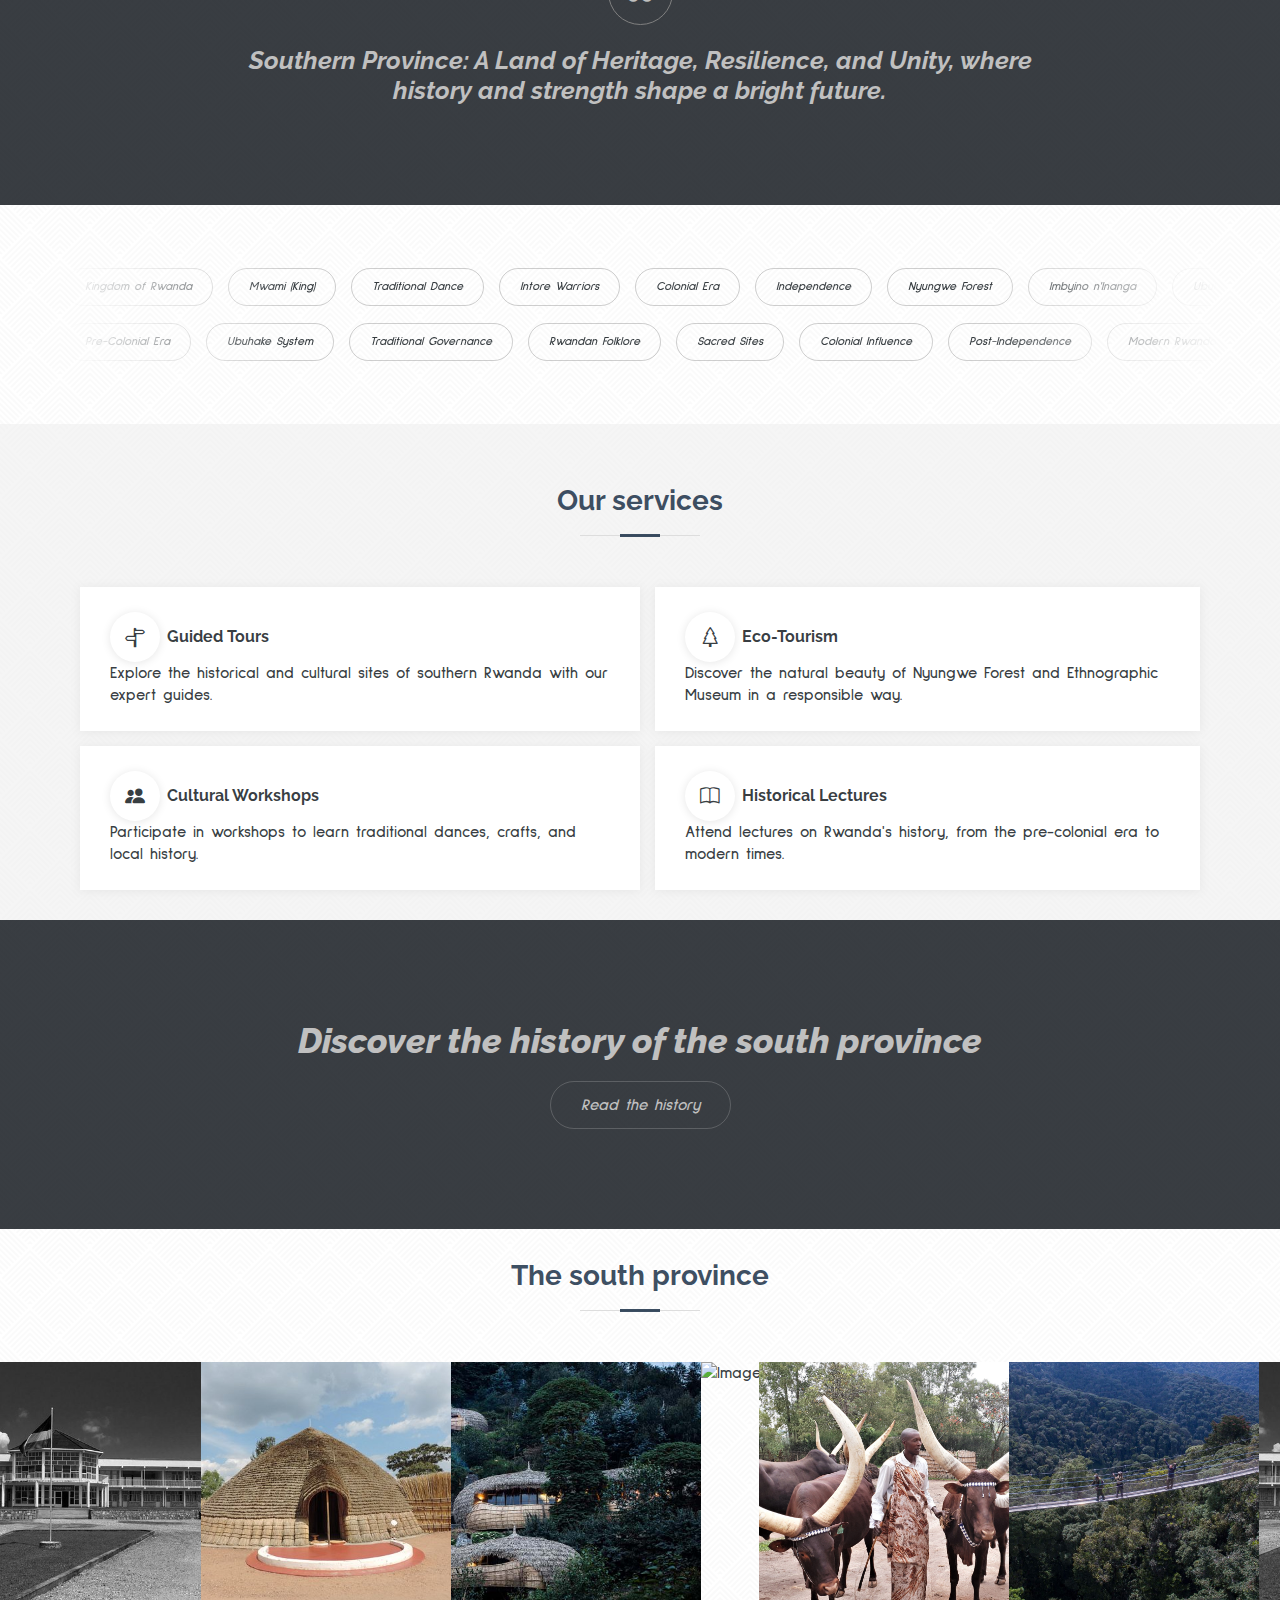
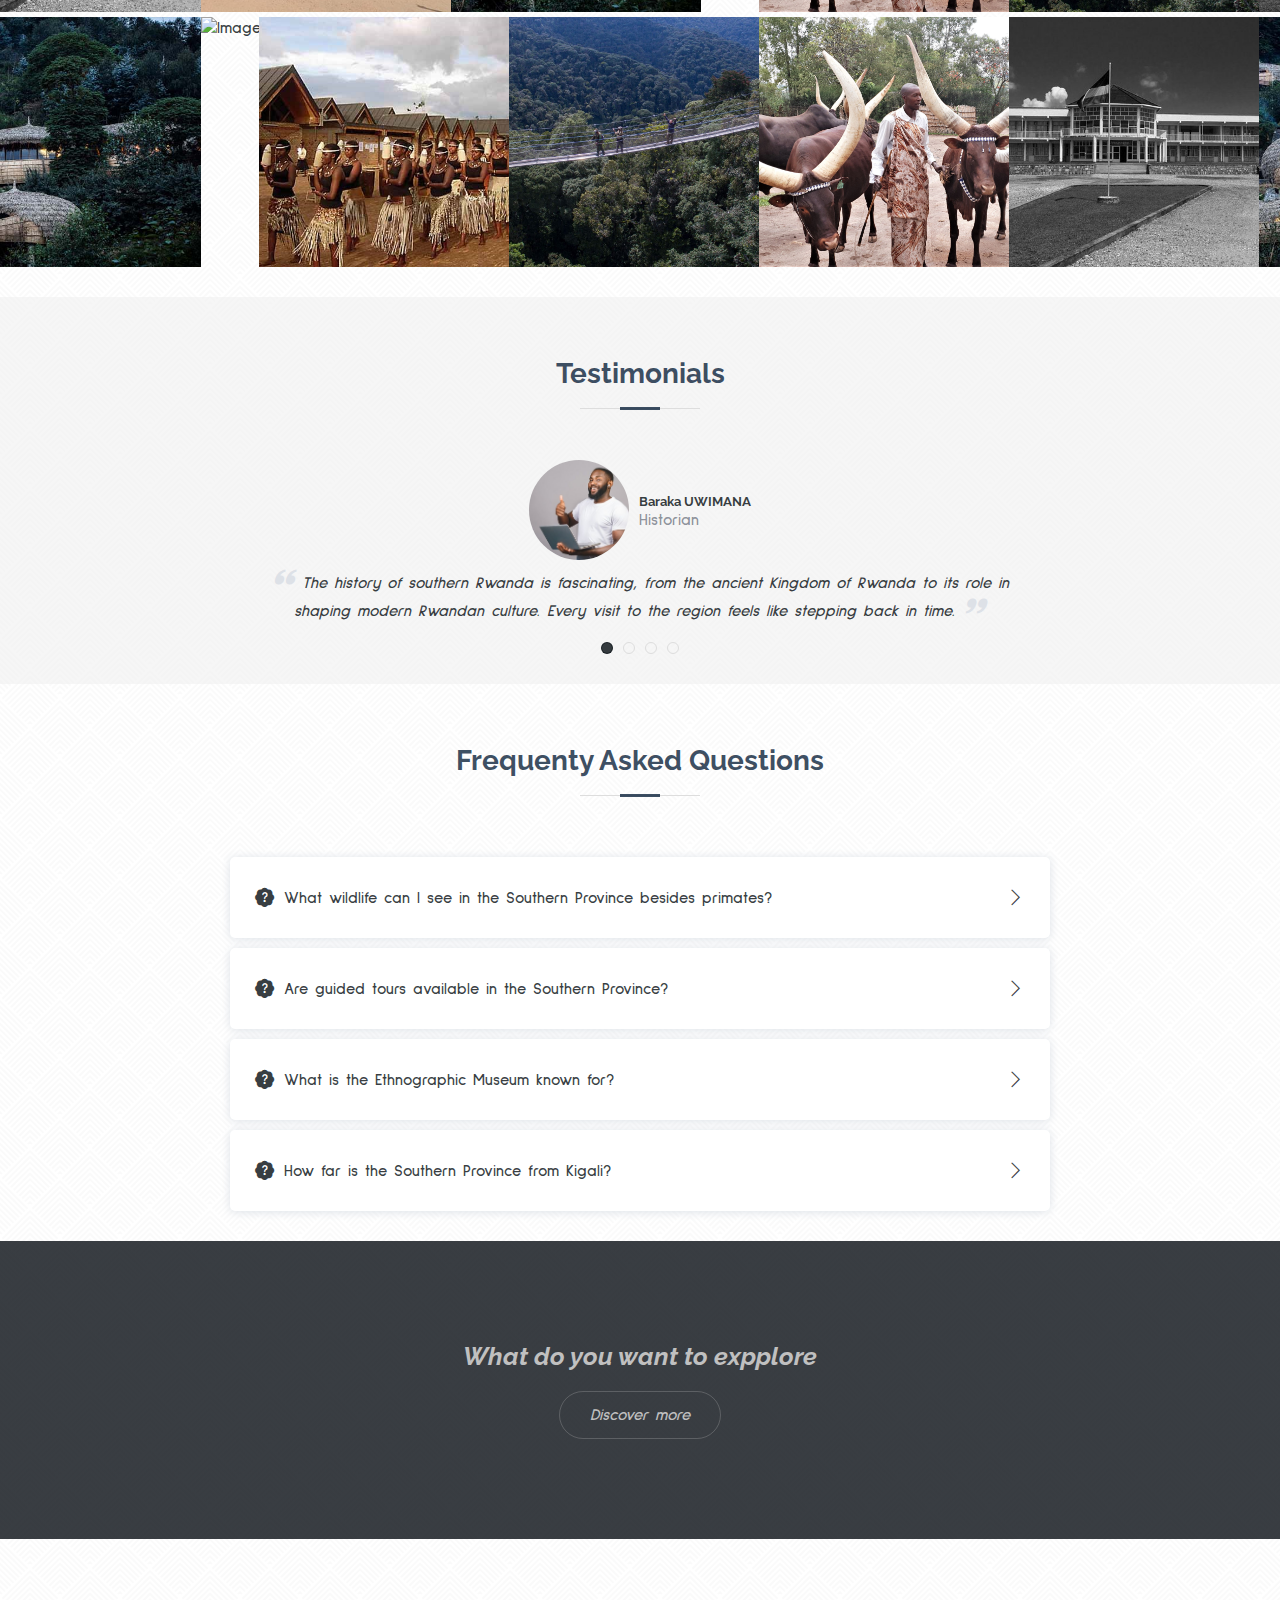
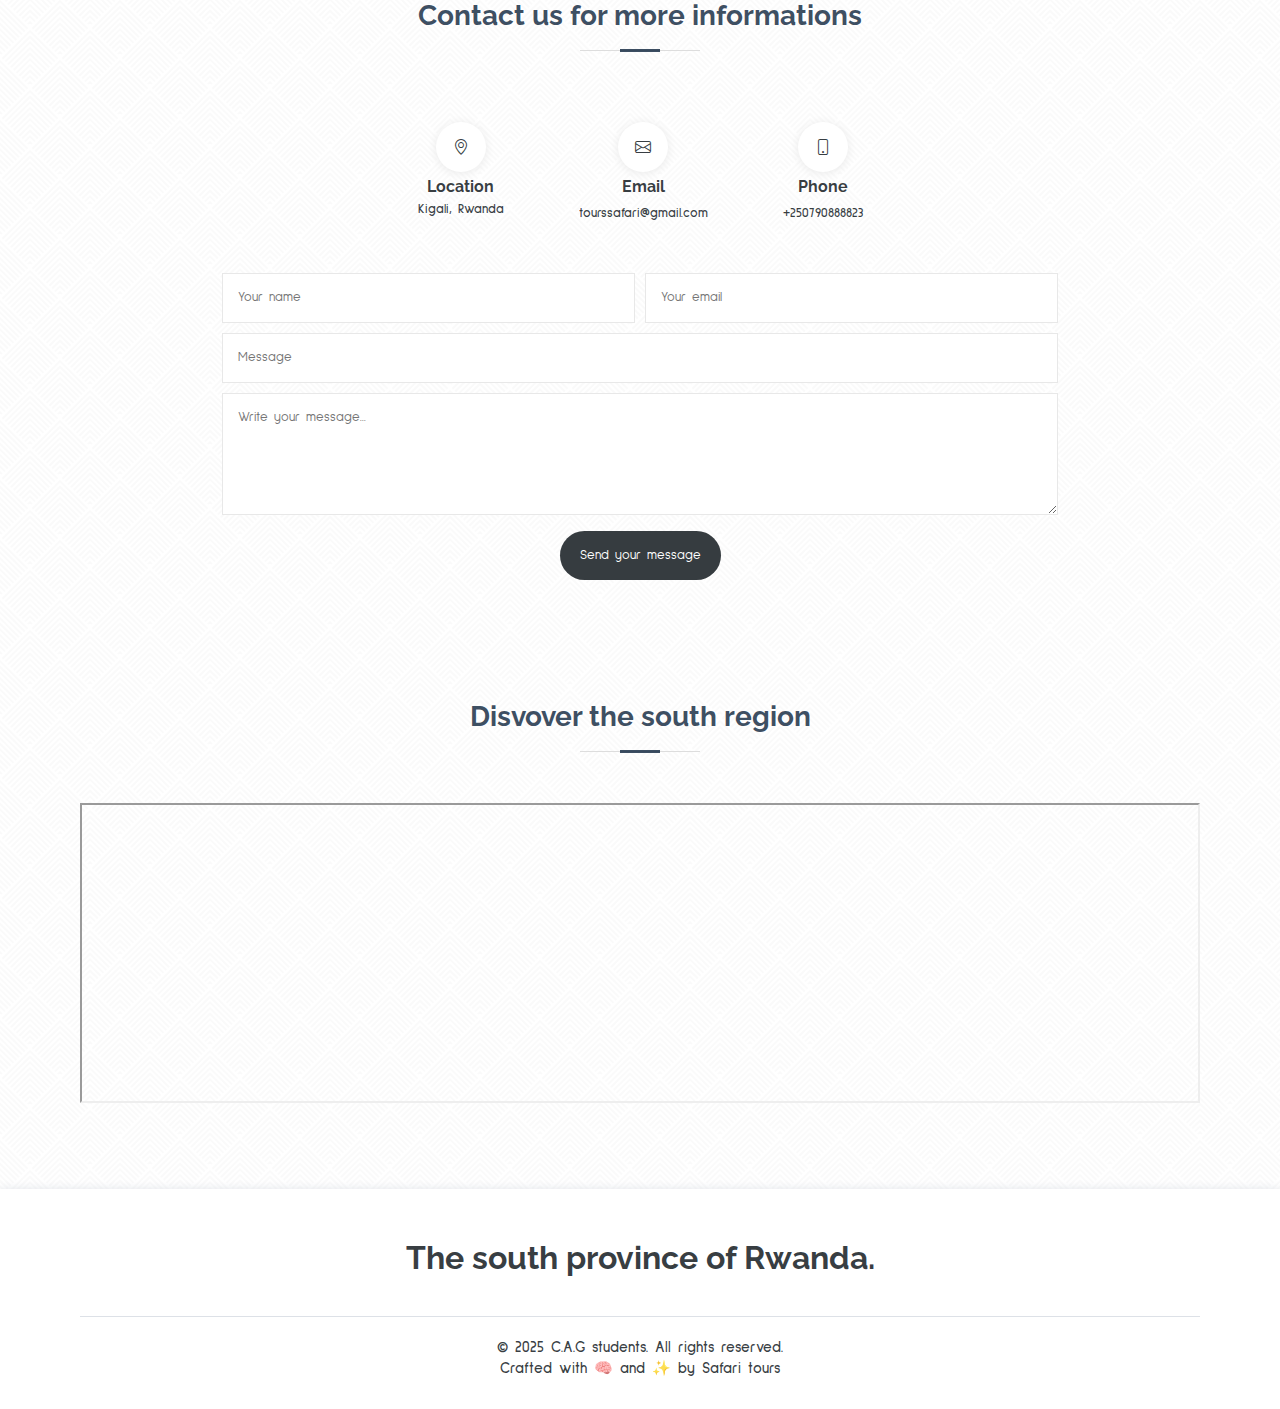
==== commit e98e8dd6: "add the updates to my repository" ====
--- a/index.html
+++ b/index.html
@@ -5,6 +5,8 @@
     <meta charset="UTF-8">
     <meta name="viewport" content="width=device-width, initial-scale=1.0">
     <title>South Region</title>
+    <!-- loading icon -->
+    <link rel="icon" href="asset/images/logo/logo.png">
 
     <!-- css style -->
     <link rel="stylesheet" href="asset/css/style.css">
@@ -56,13 +58,13 @@
 
         <div class="home-images">
             <div class="gradient-overlay"></div>
-            <p><img class="home-bg" src="asset/images/home/bbg-1.jpg" alt=""></p>
+            <p><img class="home-bg" src="asset/images/home/abami.jpg" alt=""></p>
             <p><img class="home-bg" src="asset/images/home/bg-2.jpg" alt=""></p>
-            <p><img class="home-bg" src="asset/images/home/bg-3.jpg" alt=""></p>
+            <p><img class="home-bg" src="asset/images/home/pic6.jfif" alt=""></p>
             <p><img class="home-bg" src="asset/images/home/bg-4.jpg" alt=""></p>
             <p><img class="home-bg" src="asset/images/home/bg-5.jpg" alt=""></p>
             <p><img class="home-bg" src="asset/images/home/bg-6.jpg" alt=""></p>
-            <p><img class="home-bg" src="asset/images/home/bg-7.jpg" alt=""></p>
+            <p><img class="home-bg" src="asset/images/home/bg-7.jpeg" alt=""></p>
         </div>
 
         <div class="circle-btn">
@@ -79,7 +81,7 @@
     <!--About us -->
     <section id="about" class="about-us padding">
         <div class="about-container">
-            <img src="asset/images/home/bg-1.jpg" alt="">
+            <img src="asset/images/home/pic5.jfif" alt="">
             <div class="about">
                 <h3>South province?</h3>
                 <p><i class='bx bxs-quote-alt-left'></i> The Southern Province of Rwanda has a rich history, once serving as the heart of the ancient Rwandan kingdom, with Nyanza as the royal capital. It is known for its cultural heritage, including the King's Palace and traditional crafts.</p></p>
@@ -105,8 +107,8 @@
                 <li>Colonial Era</li>
                 <li>Independence</li>
                 <li>Nyungwe Forest</li>
-                <li>Lake Kivu</li>
-                <li>Tea Plantations</li>
+                <li>Imbyino n'Inanga</li>
+                <li>Ubukorikori</li>
                 <li>Cultural Heritage</li>
                 <li>Royal Palaces</li>
                 <li>Traditional Crafts</li>
@@ -128,9 +130,9 @@
                 <li>Tourism Growth</li>
                 <li>Cultural Festivals</li>
                 <li>Historical Monuments</li>
-                <li>Environmental Conservation</li>
-                <li>Economic Development</li>
-                <li>Social Progress</li>
+                <li>Uburobyi</li>
+                <li>Gukora uduseke</li>
+                <li>Gukora imikindo</li>
                 <li>National Unity</li>
             </ul>
         </div>        
@@ -155,7 +157,7 @@
                     <i class="bi bi-tree"></i> <!-- Icon for Eco-Tourism -->
                     <h4>Eco-Tourism</h4>
                 </div>
-                <p>Discover the natural beauty of Nyungwe Forest and Lake Kivu in a responsible way.</p>
+                <p>Discover the natural beauty of Nyungwe Forest and Ethnographic Museum in a responsible way.</p>
             </div>
             <div class="service-content">
                 <div>
@@ -171,6 +173,14 @@
                 </div>
                 <p>Attend lectures on Rwanda's history, from the pre-colonial era to modern times.</p>
             </div>
+        </div>
+    </section>
+
+    <!-- History -->
+    <section class="historique about-message padding">
+        <div class="historique-container">
+            <h2>Discover the history of the south province</h2>
+            <a href="history1.html">Read the history</a>
         </div>
     </section>
 
@@ -184,28 +194,27 @@
                 <div class="image-container" id="scroll-container1">
                     <img src="asset/images/home/bg-1.jpg" alt="Image 1">
                     <img src="asset/images/home/bg-2.jpg" alt="Image 2">
-                    <img src="asset/images/home/bg-4.jpg" alt="Image 1">
+                    <img src="asset/images/home/bg-3.jpg" alt="Image 1">
                     <img src="asset/images/home/bg-5.jpg" alt="Image 2">
-                    <img src="asset/images/home/bg-7.jpg" alt="Image 3">
-                    <img src="asset/images/home/bg-3.jpg" alt="Image 3">
+                    <img src="asset/images/home/bg-7.jpeg" alt="Image 3">
+                    <img src="asset/images/home/bg-4.jpg" alt="Image 3">
                     <!-- More images -->
                 </div>
             </div>
 
             <div class="image-block block2">
                 <div class="image-container" id="scroll-container2">
-                    <img src="asset/images/home/bg-7.jpg" alt="Image 1">
+                    <img src="asset/images/home/bg-3.jpg" alt="Image 1">
                     <img src="asset/images/home/bg-5.jpg" alt="Image 2">
-                    <img src="asset/images/home/bg-4.jpg" alt="Image 3">
-                    <img src="asset/images/home/bg-3.jpg" alt="Image 1">
-                    <img src="asset/images/home/bg-2.jpg" alt="Image 2">
+                    <img src="asset/images/home/bg-6.jpg" alt="Image 3">
+                    <img src="asset/images/home/bg-4.jpg" alt="Image 1">
+                    <img src="asset/images/home/bg-7.jpeg" alt="Image 2">
                     <img src="asset/images/home/bg-1.jpg" alt="Image 3">
                     <!-- More images -->
                 </div>
             </div>
         </div>
     </section>
-
 
     <!-- Testimonials -->
     <section id="testimonial" class="testimonials padding">
@@ -218,7 +227,7 @@
                 <div class="testimonial-content">
                     <div class="testimonial-item">
                         <div class="profile">
-                            <p><img src="asset/images/home/bg-1.jpg" alt=""></p>
+                            <p><img src="asset/images/home/Pic1.jfif" alt=""></p>
                             <div class="descript">
                                 <h5>Baraka UWIMANA</h5>
                                 <span>Historian</span>
@@ -228,7 +237,7 @@
                     </div>
                     <div class="testimonial-item">
                         <div class="profile">
-                            <p><img src="asset/images/home/bg-3.jpg" alt=""></p>
+                            <p><img src="asset/images/home/pic4.jfif" alt=""></p>
                             <div class="descript">
                                 <h5>Gloire MUKAMANA</h5>
                                 <span>Cultural Anthropologist</span>
@@ -238,7 +247,7 @@
                     </div>
                     <div class="testimonial-item">
                         <div class="profile">
-                            <p><img src="asset/images/home/bg-6.jpg" alt=""></p>
+                            <p><img src="asset/images/home/pic3.jfif" alt=""></p>
                             <div class="descript">
                                 <h5>Gabriel HABIMANA</h5>
                                 <span>Tour Guide</span>
@@ -248,7 +257,7 @@
                     </div>
                     <div class="testimonial-item">
                         <div class="profile">
-                            <p><img src="asset/images/home/bg-4.jpg" alt=""></p>
+                            <p><img src="asset/images/home/pic2.jfif" alt=""></p>
                             <div class="descript">
                                 <h5>Joseph KAYITARE</h5>
                                 <span>Educator</span>
@@ -280,7 +289,7 @@
                 <div class="faq-question">
                     <div>
                         <i class="bi bi-patch-question-fill"></i>
-                        <p>Lorem ipsum dolor sit amet consectetur adipisicing.</p>
+                        <p>What wildlife can I see in the Southern Province besides primates?</p>
                     </div>
                     <div>
                         <i class="bi bi-chevron-right right"></i>
@@ -288,14 +297,14 @@
                     </div>
                 </div>
                 <div class="faq-answer faq-icon-hidden">
-                    <p>Lorem ipsum dolor sit amet consectetur adipisicing elit. Laboriosam nostrum deleniti voluptate distinctio? Minima dolor sapiente esse eaque at voluptatibus enim illum veniam quam animi excepturi vel, quibusdam optio. Unde.</p>
+                    <p>Nyungwe National Park is home to many birds, butterflies, and small mammals. It’s a paradise for nature lovers and photographers.</p>
                 </div>
             </div>
             <div class="faq-list">
                 <div class="faq-question">
                     <div>
                         <i class="bi bi-patch-question-fill"></i>
-                        <p>Lorem ipsum dolor sit amet consectetur adipisicing.</p>
+                        <p>Are guided tours available in the Southern Province?</p>
                     </div>
                     <div>
                         <i class="bi bi-chevron-right right"></i>
@@ -303,14 +312,14 @@
                     </div>
                 </div>
                 <div class="faq-answer faq-hidden">
-                    <p>Lorem ipsum dolor sit amet consectetur adipisicing elit. Laboriosam nostrum deleniti voluptate distinctio? Minima dolor sapiente esse eaque at voluptatibus enim illum veniam quam animi excepturi vel, quibusdam optio. Unde.</p>
+                    <p>Yes, guided tours are readily available for attractions like Nyungwe National Park, the Nyanza Royal Palace, and cultural experiences in Huye.</p>
                 </div>
             </div>
             <div class="faq-list">
                 <div class="faq-question">
                     <div>
                         <i class="bi bi-patch-question-fill"></i>
-                        <p>Lorem ipsum dolor sit amet consectetur adipisicing.</p>
+                        <p>What is the Ethnographic Museum known for?</p>
                     </div>
                     <div>
                         <i class="bi bi-chevron-right right"></i>
@@ -318,14 +327,14 @@
                     </div>
                 </div>
                 <div class="faq-answer faq-hidden">
-                    <p>Lorem ipsum dolor sit amet consectetur adipisicing elit. Laboriosam nostrum deleniti voluptate distinctio? Minima dolor sapiente esse eaque at voluptatibus enim illum veniam quam animi excepturi vel, quibusdam optio. Unde.</p>
+                    <p>Located in Huye, this museum contains seven galleries showcasing Rwandan history, culture, art, and traditional tools.</p>
                 </div>
             </div>
             <div class="faq-list">
                 <div class="faq-question">
                     <div>
                         <i class="bi bi-patch-question-fill"></i>
-                        <p>Lorem ipsum dolor sit amet consectetur adipisicing.</p>
+                        <p>How far is the Southern Province from Kigali?</p>
                     </div>
                     <div>
                         <i class="bi bi-chevron-right right"></i>
@@ -333,7 +342,7 @@
                     </div>
                 </div>
                 <div class="faq-answer faq-hidden">
-                    <p>Lorem ipsum dolor sit amet consectetur adipisicing elit. Laboriosam nostrum deleniti voluptate distinctio? Minima dolor sapiente esse eaque at voluptatibus enim illum veniam quam animi excepturi vel, quibusdam optio. Unde.</p>
+                    <p>The main towns in the Southern Province, like Huye or Nyanza, are about 2-3 hours’ drive from Kigali.</p>
                 </div>
             </div>
         </div>
@@ -355,7 +364,7 @@
             <div>
                 <i class="bi bi-geo-alt"></i>
                 <h4>Location</h4>
-                <p>Rusizi, Rwanda</p>
+                <p>Kigali, Rwanda</p>
             </div>
             <div>
                 <i class="bi bi-envelope"></i>
@@ -368,18 +377,19 @@
                 <a href="#">+250790888823</a>
             </div>
         </div>
-
+  <form action="https://formspree.io/f/xnnjdern" method="post">
         <div class="contact-input">
             <div>
-                <input type="text" placeholder="Your name">
-                <input type="email" placeholder="Your email">
-            </div>
-            <input type="text" placeholder="Message">
-            <textarea placeholder="Write your message..." name="" id="" rows="5"></textarea>
+                <input type="text" placeholder="Your name" name="name">
+                <input type="email" placeholder="Your email" name="email">
+            </div>
+            <input type="text" placeholder="Message" name="title">
+            <textarea placeholder="Write your message..." name="message" id="message" rows="5"></textarea>
             <div>
                 <button type="submit">Send your message</button>
             </div>
         </div>
+  </form>
 
     </section>
 
--- a/asset/css/style.css
+++ b/asset/css/style.css
@@ -394,11 +394,6 @@
     }
 }
 
-
-/*----------------------------/
-#About us
-/----------------------------*/
-
 /*------------------------/
 #About us
 /----------------------- */
@@ -569,9 +564,19 @@
 
 .about-message a{
     color: #c0c0c0;
-    padding: 12px 20px;
+    padding: 12px 30px;
+    border-radius: 30px;
+    font-style: italic;
+    transition-delay: 0.4s;
+    font-weight: 800;
+    transition: 0.5s ease-in-out;
     border: 1px solid #c0c0c045;
     font-family: "Sulphur Point", sans-serif;
+}
+
+.about-message a:hover{
+    color: #827e59da;
+    background-color: #fff;
 }
 
 /* Media query */
@@ -587,6 +592,30 @@
     }
     .about-message i{
         font-size: 35px;
+    }
+    .about {
+        display: flex;
+        padding: 60px 30px;
+        width: 100%;
+        height: 680px;
+        flex-direction: column;
+        font-style: italic;
+        font-size: 16px;
+        z-index: 2;
+        margin-left: -80px;
+        background: #0000001a;
+        backdrop-filter: blur(20px);
+        -webkit-backdrop-filter: blur(20px);
+        padding: 40px;
+        border: 1px solid #ffffff1a;
+        border-radius: 10px;
+    }
+    .about-container {
+        display: flex;
+        align-items: center;
+        margin-top: 50px;
+        padding-left: 10px;
+        padding-right: 10px;
     }
 }
 
@@ -698,6 +727,99 @@
     }
 }
 
+/*---------------------------/
+#Historique
+/-------------------------- */
+.historique-container{
+    font-style: italic;
+}
+
+.historique-container h2{
+    font-size: 35px;
+    font-weight: 800;
+}
+
+.historique-container a{
+    display: flex;
+    width: fit-content;
+    margin: auto;
+    margin-top: 20px;
+    border-radius: 30px;
+}
+
+/*---------------------------/
+#Historique first page
+/-------------------------- */
+.history-title h2{
+    color: #4d71b0;
+    font-weight: 800;
+    font-style: italic;
+    font-size: 35px;
+}
+
+.history-title img{
+    width: 100%;
+    height: 400px;
+    object-fit: cover;
+    margin-top: 20px;
+    border-radius: 5px;
+}
+
+.history-textbox{
+    font-style: italic;
+    margin-top: 30px;
+    font-size: 18px;
+    padding: 20px 20px;
+    border-top-left-radius: 5px;
+    border-bottom: 1px solid #4d71b0;
+    border-left: 5px solid #4d71b0;
+}
+
+.history-textbox h3, .history-text-box h3{
+    color: #4d71b0;
+}
+
+.history-text-box{
+    display: grid;
+    grid-template-columns: 50% 50%;
+    margin-top: 40px;
+    align-items: center;
+    font-style: italic;
+    gap: 20px;
+    -webkit-column-gap: 20px;
+}
+
+.history-text-box img{
+    width: 100%;
+    height: 400px;
+    object-fit: cover;
+}
+
+/*---------------------------/
+#Pagination
+/-------------------------- */
+.pagination{
+    display: flex;
+    gap: 10px;
+    -webkit-column-gap: 10px;
+    align-items: center;
+    justify-content: center;
+}
+
+.pagination a{
+    width: 40px;
+    height: 40px;
+    display: flex;
+    align-items: center;
+    justify-content: center;
+    color: #4d71b0;
+    border: 1px solid #4d71b0;
+}
+
+.active-page{
+    color: #fff !important;
+    background-color: #4d71b0 !important;
+}
 
 /*---------------------------/
 #Visit us
@@ -1237,12 +1359,27 @@
     .gallery-container{
         grid-template-columns: auto auto;
     }
+
 }
 
 @media screen and (max-width: 700px){
     .gallery-container{
         grid-template-columns: auto;
     }
+    .destination-item{
+        width: 100%;
+        border: 1px solid #adacaca9;
+        padding: 20px 20px;
+        border-top-left-radius: 10px;
+        border-top-right-radius: 10px;
+    }
+    .destination-container{
+        display: flex;
+        gap: 20px;
+        flex-direction: column;
+        -webkit-column-gap: 20px;
+    
+    }
 }
 
 @media screen and (max-width: 560px){
